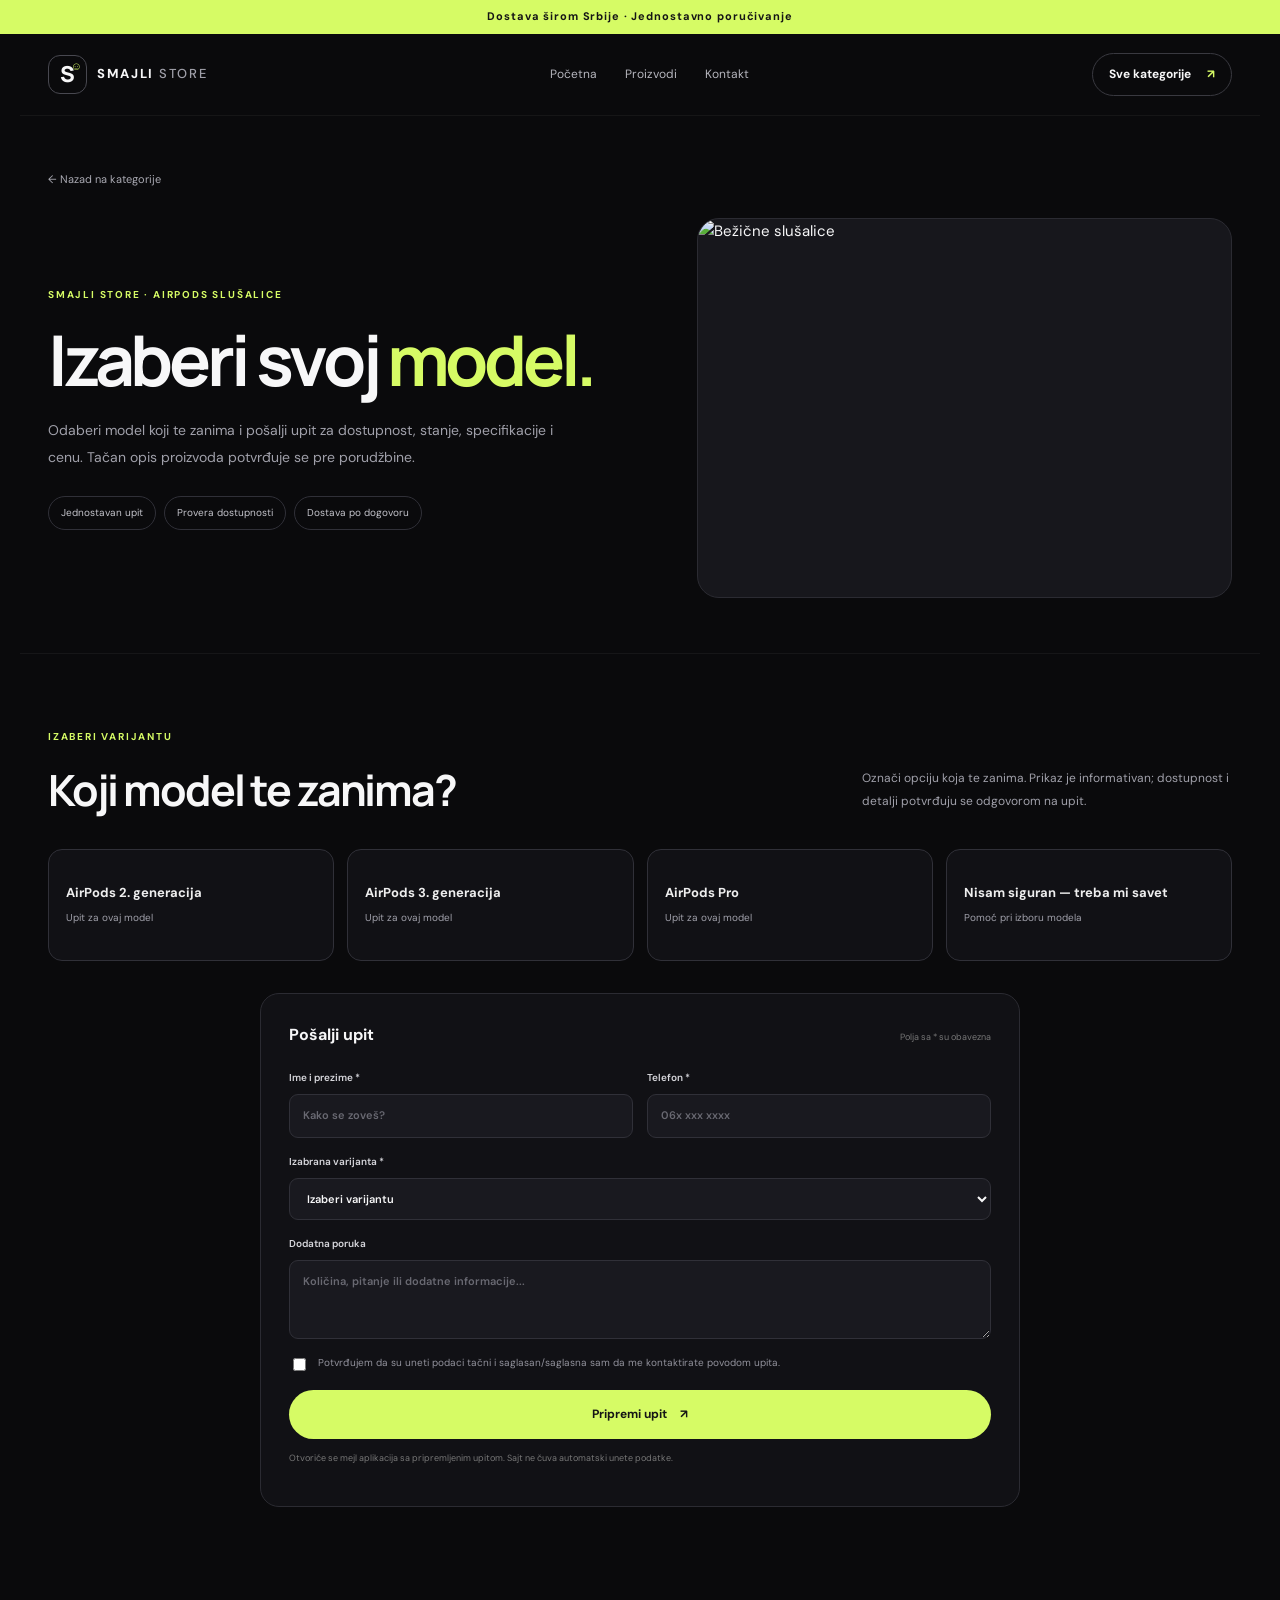
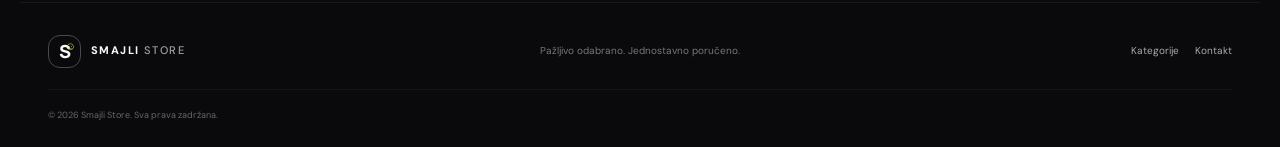
==== airpods.html @ 44b59705 "Add files via upload" ====
<!doctype html>
<html lang="sr">
<head>
  <meta charset="utf-8">
  <meta name="viewport" content="width=device-width, initial-scale=1">
  <meta name="theme-color" content="#0a0a0c">
  <title>AirPods slušalice | Smajli Store</title>
  <link rel="preconnect" href="https://fonts.googleapis.com">
  <link rel="preconnect" href="https://fonts.gstatic.com" crossorigin>
  <link href="https://fonts.googleapis.com/css2?family=DM+Sans:wght@400;500;600;700&family=Manrope:wght@400;500;600;700;800&display=swap" rel="stylesheet">
  <link rel="stylesheet" href="style.css">
</head>
<body data-category-page="airpods">
  <div class="announcement">Dostava širom Srbije · Jednostavno poručivanje</div>
  <header class="site-header">
    <a class="brand" href="index.html" aria-label="Smajli Store početna"><span class="brand-mark">S<span>☺</span></span><span class="brand-name">SMAJLI <b>STORE</b></span></a>
    <button class="menu-toggle" id="menuToggle" aria-label="Otvori meni" aria-expanded="false">☰</button>
    <nav id="mainNav"><a href="index.html#pocetna">Početna</a><a href="index.html#proizvodi">Proizvodi</a><a href="index.html#kontakt">Kontakt</a></nav>
    <a class="header-cta" href="index.html#proizvodi">Sve kategorije <span>↗</span></a>
  </header>
  <main>
    <section class="detail-hero section">
      <a class="back-link" href="index.html#proizvodi">← Nazad na kategorije</a>
      <div class="detail-layout">
        <div class="detail-copy">
          <div class="eyebrow">SMAJLI STORE · AIRPODS SLUŠALICE</div>
          <h1>Izaberi svoj <em>model.</em></h1>
          <p>Odaberi model koji te zanima i pošalji upit za dostupnost, stanje, specifikacije i cenu. Tačan opis proizvoda potvrđuje se pre porudžbine.</p>
          <div class="detail-pills"><span>Jednostavan upit</span><span>Provera dostupnosti</span><span>Dostava po dogovoru</span></div>
        </div>
        <div class="detail-image"><img src="https://images.unsplash.com/photo-1606220945770-b5b6c2c55bf1?auto=format&fit=crop&w=1200&q=85" alt="Bežične slušalice"></div>
      </div>
    </section>

    <section class="section variants-section">
      <div class="section-heading">
        <div><div class="eyebrow">IZABERI VARIJANTU</div><h2>Koji model te zanima?</h2></div>
        <p>Označi opciju koja te zanima. Prikaz je informativan; dostupnost i detalji potvrđuju se odgovorom na upit.</p>
      </div>
      <div class="variant-grid" id="variantGrid"></div>
      <form class="order-form detail-form" id="detailForm">
        <div class="form-heading"><h3>Pošalji upit</h3><span>Polja sa * su obavezna</span></div>
        <div class="form-row">
          <label>Ime i prezime *<input name="name" required autocomplete="name" placeholder="Kako se zoveš?"></label>
          <label>Telefon *<input name="phone" required autocomplete="tel" inputmode="tel" placeholder="06x xxx xxxx"></label>
        </div>
        <label>Izabrana varijanta *<select name="variant" id="variantSelect" required><option value="">Prvo izaberi varijantu</option></select></label>
        <label>Dodatna poruka<textarea name="message" rows="3" placeholder="Količina, pitanje ili dodatne informacije..."></textarea></label>
        <label class="consent"><input type="checkbox" required><span>Potvrđujem da su uneti podaci tačni i saglasan/saglasna sam da me kontaktirate povodom upita.</span></label>
        <button class="button button-primary submit-button" type="submit">Pripremi upit <span>↗</span></button>
        <p class="form-small">Otvoriće se mejl aplikacija sa pripremljenim upitom. Sajt ne čuva automatski unete podatke.</p>
        <div class="form-status" id="formStatus" role="status"></div>
      </form>
    </section>
  </main>
  <footer class="footer">
    <a class="brand footer-brand" href="index.html"><span class="brand-mark">S<span>☺</span></span><span class="brand-name">SMAJLI <b>STORE</b></span></a>
    <p>Pažljivo odabrano. Jednostavno poručeno.</p>
    <div class="footer-links"><a href="index.html#proizvodi">Kategorije</a><a href="index.html#kontakt">Kontakt</a></div>
    <small>© <span id="year"></span> Smajli Store. Sva prava zadržana.</small>
  </footer>
  <script src="script.js"></script>
</body>
</html>
---- style.css ----
*{box-sizing:border-box} :root{--bg:#0a0a0c;--panel:#111115;--panel2:#17171c;--line:#28282f;--white:#f7f7f8;--muted:#a0a0aa;--lime:#d6fb65;--font:'DM Sans',sans-serif;--display:'Manrope',sans-serif}html{scroll-behavior:smooth;scroll-padding-top:100px}body{margin:0;background:var(--bg);color:var(--white);font-family:var(--font);font-size:15px;line-height:1.6}a{color:inherit;text-decoration:none}button,input,textarea,select{font:inherit}.announcement{background:var(--lime);color:#151515;text-align:center;padding:8px 16px;font-size:11px;font-weight:700;letter-spacing:.08em}.site-header{height:82px;max-width:1240px;margin:auto;padding:0 28px;display:flex;align-items:center;justify-content:space-between;gap:25px;border-bottom:1px solid #ffffff0c}.brand{display:flex;align-items:center;gap:10px;flex-shrink:0}.brand-mark{width:39px;height:39px;border:1px solid #484850;border-radius:12px;display:grid;place-items:center;font-family:var(--display);font-size:22px;font-weight:800;position:relative}.brand-mark span{font-size:11px;color:var(--lime);position:absolute;right:4px;top:1px}.brand-name{font-size:13px;font-weight:800;letter-spacing:.13em}.brand-name b{color:var(--muted);font-weight:500}nav{display:flex;gap:28px;color:#b5b5bd;font-size:12px}nav a:hover,.footer-links a:hover{color:var(--lime)}.header-cta{font-size:12px;font-weight:700;border:1px solid #393940;border-radius:100px;padding:11px 16px}.header-cta span,.button span{margin-left:13px;color:var(--lime)}.menu-toggle{display:none;background:none;border:0;color:white;font-size:24px}.hero{max-width:1240px;margin:auto;padding:88px 28px 92px;display:grid;grid-template-columns:1fr 1fr;align-items:center;gap:60px;min-height:590px}.eyebrow{font-size:10px;letter-spacing:.18em;font-weight:700;color:var(--lime);margin-bottom:19px}.eyebrow-dot{display:inline-block;width:6px;height:6px;border-radius:50%;background:var(--lime);margin-right:9px;vertical-align:middle}.hero h1{font-family:var(--display);font-size:clamp(48px,6vw,78px);line-height:1.07;letter-spacing:-.065em;margin:0 0 24px;font-weight:700}.hero h1 em,h2 em{font-style:normal;color:var(--lime)}.hero-copy>p,.section-heading>p,.order-intro>p,.contact-section p{color:var(--muted);max-width:480px;font-size:15px;line-height:1.9}.hero-actions{display:flex;align-items:center;gap:27px;margin:32px 0 38px}.button{display:inline-flex;align-items:center;justify-content:center;border:0;border-radius:100px;padding:15px 21px;font-size:12px;font-weight:700;cursor:pointer;transition:transform .2s,background .2s}.button:hover{transform:translateY(-2px)}.button-primary{background:var(--lime);color:#151515}.button-primary span{color:#151515}.button-light{background:#f5f5f5;color:#171717}.button-light span{color:#171717}.button-outline{border:1px solid #383840;background:transparent}.text-link{font-size:12px;font-weight:600;color:#ddd}.text-link span{margin-left:8px;color:var(--lime)}.hero-proof{display:flex;align-items:center;gap:12px}.proof-icon{width:32px;height:32px;border-radius:50%;display:grid;place-items:center;background:#d6fb6517;color:var(--lime)}.hero-proof strong,.hero-proof small{display:block}.hero-proof strong{font-size:11px}.hero-proof small{font-size:10px;color:var(--muted);margin-top:2px}.hero-visual{height:430px;position:relative;display:grid;place-items:center}.hero-glow{position:absolute;width:320px;height:320px;background:#d6fb6512;filter:blur(80px);border-radius:50%}.hero-card-back{position:absolute;width:330px;height:370px;border:1px solid #ffffff13;border-radius:26px;transform:rotate(8deg);background:linear-gradient(140deg,#1b1b20,#0c0c0e);box-shadow:0 35px 100px #0008}.floating-label{position:absolute;top:20px;left:22px;color:#666;font-size:9px;letter-spacing:.18em}.hero-product{width:310px;height:350px;border:1px solid #ffffff16;border-radius:24px;background:radial-gradient(ellipse at 50% 42%,#292b25 0%,#171719 47%,#101012 100%);position:relative;display:grid;place-items:center;overflow:hidden;box-shadow:0 35px 100px #0008}.product-orbit{position:absolute;border:1px solid #d6fb6522;border-radius:50%;width:250px;height:250px}.orbit-two{width:190px;height:190px;border-color:#ffffff0d}.hero-product-icon{font-family:var(--display);font-size:110px;font-weight:800;letter-spacing:-.1em;color:#f4f4ed;text-shadow:0 0 40px #d6fb6522;z-index:1}.hero-product-icon span{font-size:32px;color:var(--lime);vertical-align:top;display:inline-block;margin-top:15px}.hero-product-bottom{position:absolute;bottom:19px;left:20px;right:20px;display:flex;justify-content:space-between;font-size:8px;letter-spacing:.18em;color:#85858b}.float-chip{position:absolute;border:1px solid #37373d;background:#17171c;padding:12px 15px;border-radius:12px;font-size:10px;box-shadow:0 15px 40px #0006}.chip-top{top:42px;right:0}.chip-dot{display:inline-block;width:6px;height:6px;background:var(--lime);border-radius:50%;margin-right:7px}.chip-bottom{bottom:37px;left:-3px;color:#c5c5cb}.chip-bottom span{color:var(--lime);margin-right:7px}.benefit-strip{border-top:1px solid #ffffff0e;border-bottom:1px solid #ffffff0e;display:flex;justify-content:center;gap:clamp(35px,9vw,130px);padding:27px 25px}.benefit-strip>div{display:flex;align-items:center;gap:12px}.benefit-icon{font-size:22px;color:var(--lime)}.benefit-strip b,.benefit-strip small{display:block}.benefit-strip b{font-size:11px}.benefit-strip small{font-size:10px;color:var(--muted);margin-top:2px}.section{max-width:1240px;margin:auto;padding:95px 28px}.section-heading{display:flex;justify-content:space-between;align-items:end;gap:30px;margin-bottom:33px}.section-heading h2,.order-intro h2,.contact-section h2,.banner-copy h2{font-family:var(--display);font-size:clamp(30px,4vw,43px);line-height:1.2;letter-spacing:-.05em;margin:0}.section-heading>p{max-width:370px;font-size:12px;margin:0 0 3px}.filters{display:flex;gap:8px;margin-bottom:24px;flex-wrap:wrap}.filter{border:1px solid #303037;background:transparent;color:#a8a8b0;padding:9px 17px;border-radius:100px;font-size:11px;cursor:pointer}.filter.active,.filter:hover{background:var(--lime);border-color:var(--lime);color:#171717}.product-grid{display:grid;grid-template-columns:repeat(4,minmax(0,1fr));gap:17px}.product-card{border:1px solid #24242b;background:#111115;border-radius:17px;overflow:hidden;transition:transform .2s,border-color .2s}.product-card:hover{transform:translateY(-4px);border-color:#56564c}.product-art{height:220px;position:relative;display:grid;place-items:center;overflow:hidden;background:radial-gradient(ellipse at 50% 40%,#2b2c27,#17171b 64%,#111115)}.product-art img{width:100%;height:100%;object-fit:cover;display:block}.product-art .art-fallback{font-size:65px;filter:drop-shadow(0 10px 15px #0009)}.product-tag{position:absolute;top:13px;left:13px;background:#d6fb65;color:#171717;padding:5px 9px;border-radius:50px;font-size:9px;font-weight:800;letter-spacing:.06em}.product-info{padding:17px}.product-category{font-size:9px;color:var(--lime);letter-spacing:.14em;text-transform:uppercase}.product-info h3{font-size:14px;margin:7px 0 5px}.product-info p{font-size:11px;color:var(--muted);line-height:1.65;min-height:36px;margin:0 0 15px}.product-bottom{display:flex;align-items:center;justify-content:space-between;gap:8px}.product-price{font-size:16px;font-weight:800}.product-price small{display:block;color:#777;font-size:9px;font-weight:400}.mini-button{background:#202025;border:1px solid #34343b;color:white;border-radius:50px;padding:9px 12px;font-size:10px;cursor:pointer}.mini-button:hover{background:var(--lime);color:#151515;border-color:var(--lime)}.catalog-note{margin-top:22px;color:#81818a;font-size:10px}.catalog-note span{color:var(--lime);margin-right:7px}.order-banner{max-width:1184px;background:var(--lime);color:#151515;border-radius:23px;padding:40px 43px;display:flex;align-items:center;gap:28px}.banner-mark{width:64px;height:64px;border:1px solid #1515153b;border-radius:20px;display:grid;place-items:center;font-size:34px;font-weight:800;flex-shrink:0;position:relative}.banner-mark span{position:absolute;right:5px;top:2px;font-size:12px}.banner-copy{flex:1}.banner-copy .eyebrow{color:#343b20;margin-bottom:9px}.banner-copy h2{font-size:28px}.banner-copy p{font-size:12px;max-width:530px;margin:8px 0 0;color:#343b29;line-height:1.8}.steps-section{padding-top:90px;padding-bottom:85px}.centered{justify-content:center;text-align:center}.centered .eyebrow{margin-bottom:12px}.steps-grid{display:grid;grid-template-columns:repeat(3,1fr);gap:16px;margin-top:43px}.step{position:relative;border:1px solid #27272e;background:#111115;border-radius:17px;padding:27px}.step-number{position:absolute;top:22px;right:23px;color:#666;font-size:10px;letter-spacing:.1em}.step-icon{width:43px;height:43px;border-radius:13px;background:#d6fb6512;color:var(--lime);display:grid;place-items:center;font-size:21px;margin-bottom:24px}.step h3{font-size:14px;margin:0 0 8px}.step p{font-size:11px;color:var(--muted);line-height:1.8;margin:0}.order-section{display:grid;grid-template-columns:.85fr 1.15fr;gap:80px;align-items:start;border-top:1px solid #ffffff0d}.order-intro h2{max-width:410px}.order-intro>p{font-size:12px}.contact-mini{display:flex;gap:13px;align-items:center;margin-top:23px}.mini-icon{width:39px;height:39px;border-radius:12px;background:#19191f;border:1px solid #303038;display:grid;place-items:center;color:var(--lime)}.contact-mini b,.contact-mini small{display:block}.contact-mini b{font-size:11px}.contact-mini small{font-size:10px;color:var(--muted);margin-top:3px}.order-form{padding:28px;border:1px solid #2b2b32;border-radius:19px;background:#111115}.form-heading{display:flex;justify-content:space-between;align-items:baseline;gap:15px;margin-bottom:23px}.form-heading h3{font-size:16px;margin:0}.form-heading span{font-size:9px;color:#777}.order-form label{display:block;font-size:10px;font-weight:600;color:#d7d7dc;margin-bottom:16px}.form-row{display:grid;grid-template-columns:1fr 1fr;gap:14px}.order-form input:not([type=checkbox]),.order-form textarea,.order-form select{display:block;width:100%;margin-top:8px;background:#19191f;border:1px solid #303038;border-radius:9px;color:#f7f7f8;padding:12px 13px;font-size:11px;outline:none}.order-form input:focus,.order-form textarea:focus,.order-form select:focus{border-color:var(--lime)}.order-form input::placeholder,.order-form textarea::placeholder{color:#696972}.order-form select{appearance:auto}.order-form textarea{resize:vertical}.consent{display:flex!important;align-items:flex-start;gap:9px;color:#92929c!important;font-weight:400!important;line-height:1.6}.consent input{accent-color:var(--lime);margin-top:3px}.submit-button{width:100%}.form-small{font-size:9px;color:#777;line-height:1.7;margin:12px 0 0}.form-status{font-size:11px;color:var(--lime);margin-top:12px}.contact-section{border-top:1px solid #ffffff0d;display:flex;align-items:center;justify-content:space-between;gap:30px;padding-top:70px;padding-bottom:70px}.contact-section h2{font-size:35px}.contact-section p{font-size:12px;margin-bottom:0}.contact-actions{display:flex;gap:10px;flex-shrink:0}.footer{border-top:1px solid #ffffff10;max-width:1240px;margin:auto;padding:30px 28px 24px;display:grid;grid-template-columns:1fr 1fr 1fr;align-items:center;gap:20px}.footer-brand .brand-mark{width:33px;height:33px;font-size:18px}.footer-brand .brand-name{font-size:11px}.footer>p{font-size:10px;color:#777;text-align:center}.footer-links{display:flex;gap:16px;justify-content:flex-end;font-size:10px;color:#aaa}.footer>small{grid-column:1/-1;color:#666;font-size:9px;border-top:1px solid #ffffff0b;padding-top:18px}.product-dialog{width:min(520px,calc(100% - 30px));border:1px solid #3a3a40;background:#141418;color:white;border-radius:20px;padding:30px;box-shadow:0 30px 100px #000b}.product-dialog::backdrop{background:#000b;backdrop-filter:blur(5px)}.dialog-close{position:absolute;right:15px;top:10px;background:none;border:0;color:white;font-size:28px;cursor:pointer}.dialog-product-art{height:200px;border-radius:13px;display:grid;place-items:center;background:radial-gradient(ellipse,#303129,#17171b);font-size:70px;margin-bottom:20px}.product-dialog h2{margin:0 0 5px;font-size:24px}.product-dialog p{color:#aaa;font-size:13px}.dialog-price{font-size:20px;font-weight:800;color:var(--lime);margin:14px 0 22px}.dialog-actions{display:flex;gap:10px;flex-wrap:wrap}.dialog-actions .button{flex:1}.hidden{display:none!important}@media(max-width:900px){.site-header{padding:0 20px}.hero{gap:25px;padding-top:65px}.hero-visual{transform:scale(.9)}.product-grid{grid-template-columns:repeat(2,minmax(0,1fr))}.product-art{height:230px}.order-section{gap:35px}.benefit-strip{gap:30px}.header-cta{display:none}}@media(max-width:650px){.announcement{font-size:9px}.site-header{height:70px;padding:0 18px;position:relative}.menu-toggle{display:block;margin-left:auto}nav{display:none;position:absolute;z-index:10;top:69px;left:0;right:0;background:#111115;padding:20px;flex-direction:column;gap:18px;border-bottom:1px solid var(--line)}nav.open{display:flex}.hero{display:flex;flex-direction:column;align-items:stretch;padding:55px 22px 50px;gap:10px}.hero h1{font-size:54px}.hero-copy>p{font-size:13px}.hero-actions{gap:18px;flex-wrap:wrap}.hero-visual{height:340px;transform:none;margin-top:4px}.hero-product{width:255px;height:285px}.hero-card-back{width:270px;height:300px}.hero-product-icon{font-size:88px}.chip-top{right:0;top:20px}.chip-bottom{bottom:15px;left:0}.benefit-strip{padding:23px 22px;display:grid;grid-template-columns:1fr;gap:18px}.section{padding:68px 20px}.section-heading{display:block}.section-heading>p{margin-top:15px}.product-grid{gap:10px}.product-art{height:155px}.product-art .art-fallback{font-size:48px}.product-info{padding:12px}.product-info h3{font-size:12px}.product-info p{font-size:10px;min-height:48px}.product-price{font-size:14px}.mini-button{padding:8px 9px;font-size:9px}.order-banner{margin:0 14px;width:auto;padding:27px 23px;display:grid;grid-template-columns:auto 1fr;gap:17px}.banner-mark{width:49px;height:49px;border-radius:15px;font-size:26px}.banner-copy h2{font-size:22px}.banner-copy p{font-size:11px}.order-banner>.button{grid-column:1/-1;width:100%}.steps-grid{grid-template-columns:1fr;gap:11px;margin-top:30px}.step{padding:22px}.step-icon{margin-bottom:15px}.order-section{display:block}.order-intro{margin-bottom:30px}.order-form{padding:20px}.form-row{grid-template-columns:1fr;gap:0}.form-heading{display:block}.form-heading span{display:block;margin-top:5px}.contact-section{display:block}.contact-section h2{font-size:30px}.contact-actions{margin-top:25px;flex-wrap:wrap}.contact-actions .button{flex:1}.footer{padding:28px 20px;grid-template-columns:1fr;gap:12px}.footer>p{text-align:left;margin:0}.footer-links{justify-content:flex-start;flex-wrap:wrap}.footer>small{grid-column:1;margin-top:10px}.product-dialog{padding:24px 20px}.dialog-actions{flex-direction:column}}

/* SMAJLI STORE — nove kategorije i stranice */
.category-grid{grid-template-columns:repeat(3,minmax(0,1fr))}
.category-card{display:block;color:inherit}
.category-card .product-art{height:280px}
.category-card .product-info p{min-height:42px}
.category-link{display:flex;justify-content:space-between;align-items:center;margin-top:15px;padding-top:13px;border-top:1px solid #2b2b32;font-size:11px;font-weight:700}
.category-link span{color:var(--lime);font-size:16px}
.detail-hero{padding-top:50px;padding-bottom:55px}
.back-link{display:inline-block;color:#a9a9b2;font-size:11px;margin-bottom:30px}
.back-link:hover{color:var(--lime)}
.detail-layout{display:grid;grid-template-columns:1fr .9fr;align-items:center;gap:55px}
.detail-copy h1{font-family:var(--display);font-size:clamp(43px,6vw,70px);line-height:1.08;letter-spacing:-.06em;margin:0 0 20px}
.detail-copy h1 em{font-style:normal;color:var(--lime)}
.detail-copy>p{max-width:540px;color:var(--muted);font-size:14px;line-height:1.9}
.detail-pills{display:flex;gap:8px;flex-wrap:wrap;margin-top:25px}
.detail-pills span{border:1px solid #303038;border-radius:30px;padding:8px 12px;color:#c4c4cb;font-size:10px}
.detail-image{height:380px;border:1px solid #2b2b32;border-radius:22px;overflow:hidden;background:#17171c}
.detail-image img{width:100%;height:100%;object-fit:cover}
.variants-section{border-top:1px solid #ffffff0d;padding-top:75px}
.variant-grid{display:grid;grid-template-columns:repeat(4,minmax(0,1fr));gap:13px;margin-bottom:28px}
.variant-card{border:1px solid #303038;border-radius:14px;background:#111115;color:#eee;padding:17px;text-align:left;cursor:pointer;min-height:112px;transition:border-color .2s,background .2s}
.variant-card:hover,.variant-card.selected{border-color:var(--lime);background:#1a1d13}
.variant-card strong{display:block;font-size:13px;margin-bottom:6px}
.variant-card small{display:block;color:var(--muted);font-size:10px;line-height:1.6}
.detail-form{max-width:760px;margin:32px auto 0}
.detail-note{border:1px solid #303038;border-radius:14px;background:#111115;padding:20px;color:#aaa;font-size:12px;line-height:1.8}
.detail-note strong{color:var(--lime)}
@media(max-width:900px){.category-grid{grid-template-columns:repeat(2,minmax(0,1fr))}.category-card:last-child{grid-column:1/-1}.detail-layout{gap:28px}.variant-grid{grid-template-columns:repeat(2,minmax(0,1fr))}}
@media(max-width:650px){.category-grid{grid-template-columns:1fr}.category-card:last-child{grid-column:auto}.category-card .product-art{height:210px}.detail-layout{grid-template-columns:1fr;gap:25px}.detail-image{height:270px;grid-row:1}.detail-copy h1{font-size:48px}.detail-copy>p{font-size:12px}.detail-hero{padding-top:35px}.variant-grid{grid-template-columns:1fr 1fr}.variant-card{padding:13px;min-height:105px}.variants-section{padding-top:55px}}
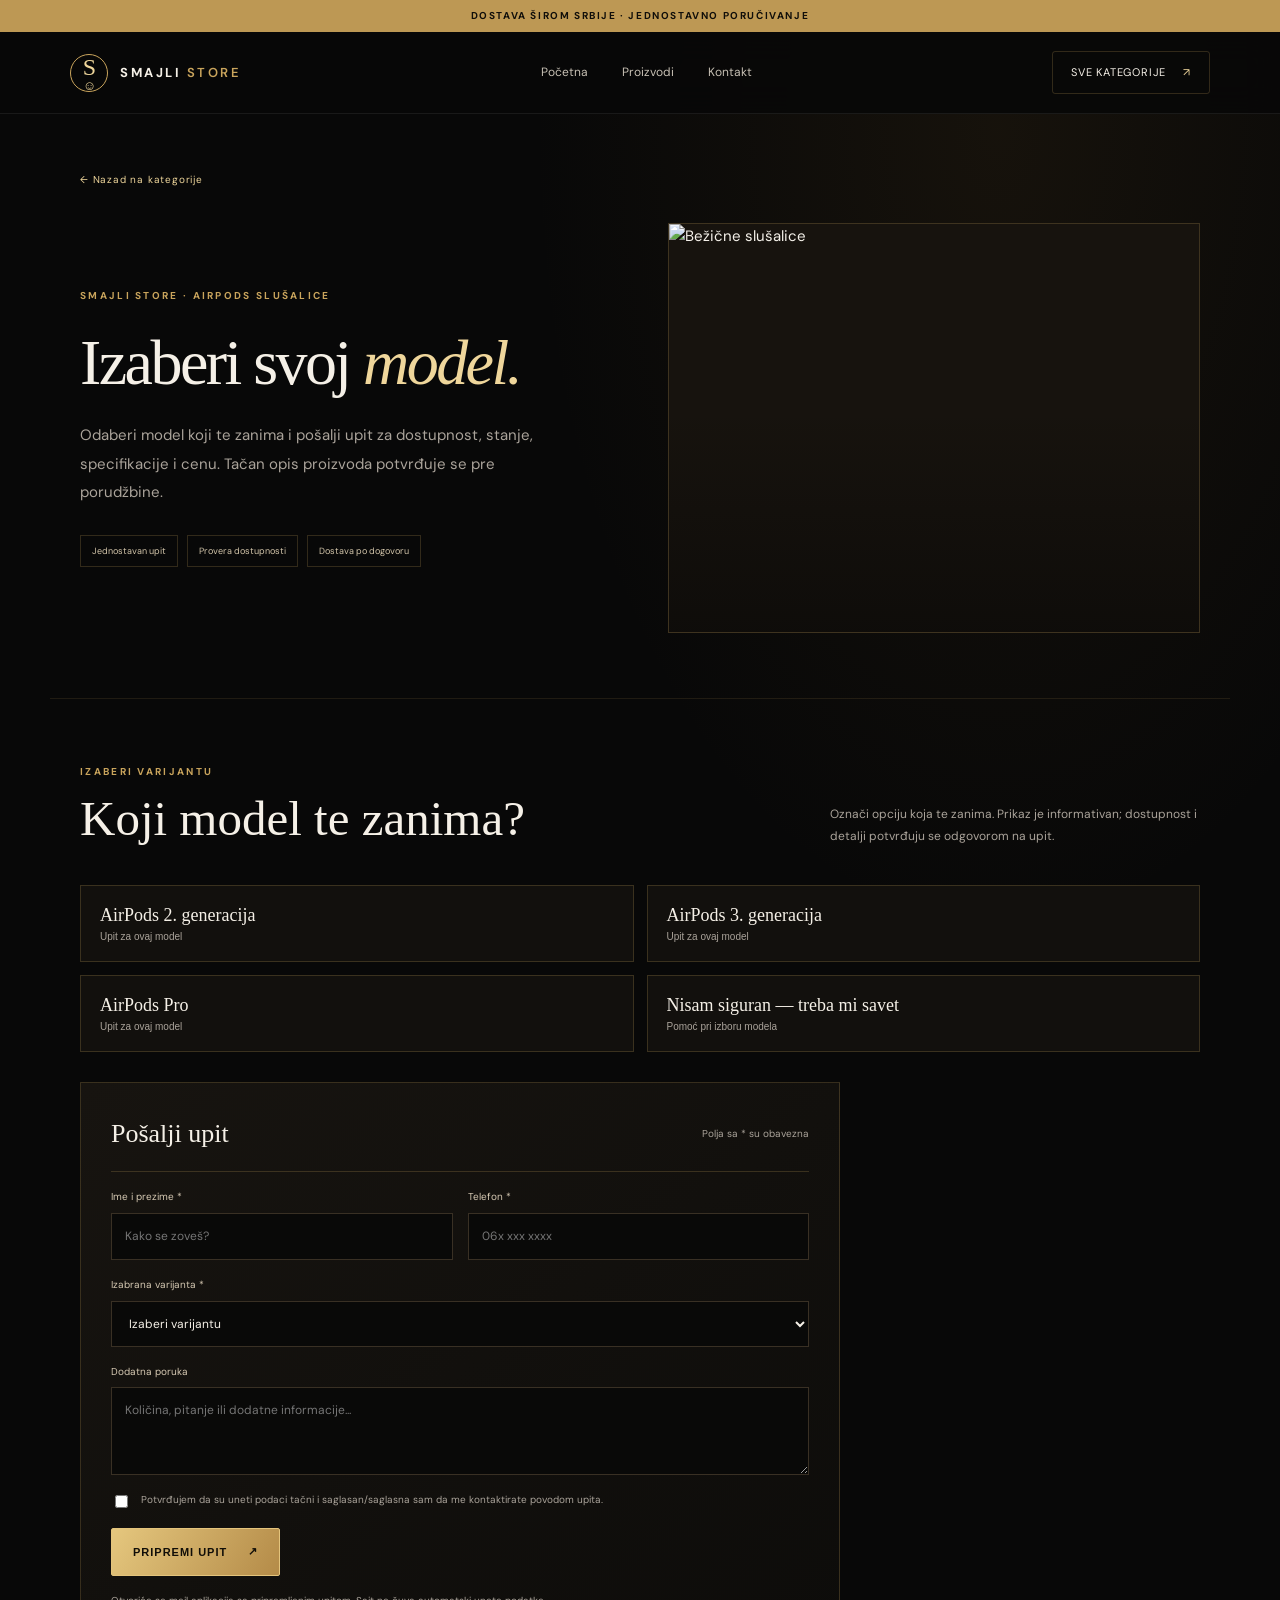
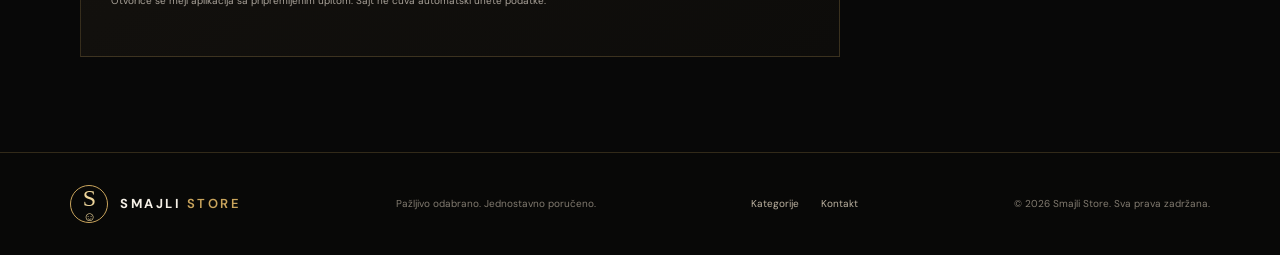
==== commit 60a3d07f: "Add files via upload" ====
--- a/airpods.html
+++ b/airpods.html
@@ -28,7 +28,7 @@
           <p>Odaberi model koji te zanima i pošalji upit za dostupnost, stanje, specifikacije i cenu. Tačan opis proizvoda potvrđuje se pre porudžbine.</p>
           <div class="detail-pills"><span>Jednostavan upit</span><span>Provera dostupnosti</span><span>Dostava po dogovoru</span></div>
         </div>
-        <div class="detail-image"><img src="https://images.unsplash.com/photo-1606220945770-b5b6c2c55bf1?auto=format&fit=crop&w=1200&q=85" alt="Bežične slušalice"></div>
+        <div class="detail-image"><img src="https://images.unsplash.com/photo-1608156639585-b3a032ef9689?auto=format&fit=crop&w=1400&q=88" alt="Bežične slušalice"></div>
       </div>
     </section>
 
--- a/style.css
+++ b/style.css
@@ -1,31 +1,5 @@
-*{box-sizing:border-box} :root{--bg:#0a0a0c;--panel:#111115;--panel2:#17171c;--line:#28282f;--white:#f7f7f8;--muted:#a0a0aa;--lime:#d6fb65;--font:'DM Sans',sans-serif;--display:'Manrope',sans-serif}html{scroll-behavior:smooth;scroll-padding-top:100px}body{margin:0;background:var(--bg);color:var(--white);font-family:var(--font);font-size:15px;line-height:1.6}a{color:inherit;text-decoration:none}button,input,textarea,select{font:inherit}.announcement{background:var(--lime);color:#151515;text-align:center;padding:8px 16px;font-size:11px;font-weight:700;letter-spacing:.08em}.site-header{height:82px;max-width:1240px;margin:auto;padding:0 28px;display:flex;align-items:center;justify-content:space-between;gap:25px;border-bottom:1px solid #ffffff0c}.brand{display:flex;align-items:center;gap:10px;flex-shrink:0}.brand-mark{width:39px;height:39px;border:1px solid #484850;border-radius:12px;display:grid;place-items:center;font-family:var(--display);font-size:22px;font-weight:800;position:relative}.brand-mark span{font-size:11px;color:var(--lime);position:absolute;right:4px;top:1px}.brand-name{font-size:13px;font-weight:800;letter-spacing:.13em}.brand-name b{color:var(--muted);font-weight:500}nav{display:flex;gap:28px;color:#b5b5bd;font-size:12px}nav a:hover,.footer-links a:hover{color:var(--lime)}.header-cta{font-size:12px;font-weight:700;border:1px solid #393940;border-radius:100px;padding:11px 16px}.header-cta span,.button span{margin-left:13px;color:var(--lime)}.menu-toggle{display:none;background:none;border:0;color:white;font-size:24px}.hero{max-width:1240px;margin:auto;padding:88px 28px 92px;display:grid;grid-template-columns:1fr 1fr;align-items:center;gap:60px;min-height:590px}.eyebrow{font-size:10px;letter-spacing:.18em;font-weight:700;color:var(--lime);margin-bottom:19px}.eyebrow-dot{display:inline-block;width:6px;height:6px;border-radius:50%;background:var(--lime);margin-right:9px;vertical-align:middle}.hero h1{font-family:var(--display);font-size:clamp(48px,6vw,78px);line-height:1.07;letter-spacing:-.065em;margin:0 0 24px;font-weight:700}.hero h1 em,h2 em{font-style:normal;color:var(--lime)}.hero-copy>p,.section-heading>p,.order-intro>p,.contact-section p{color:var(--muted);max-width:480px;font-size:15px;line-height:1.9}.hero-actions{display:flex;align-items:center;gap:27px;margin:32px 0 38px}.button{display:inline-flex;align-items:center;justify-content:center;border:0;border-radius:100px;padding:15px 21px;font-size:12px;font-weight:700;cursor:pointer;transition:transform .2s,background .2s}.button:hover{transform:translateY(-2px)}.button-primary{background:var(--lime);color:#151515}.button-primary span{color:#151515}.button-light{background:#f5f5f5;color:#171717}.button-light span{color:#171717}.button-outline{border:1px solid #383840;background:transparent}.text-link{font-size:12px;font-weight:600;color:#ddd}.text-link span{margin-left:8px;color:var(--lime)}.hero-proof{display:flex;align-items:center;gap:12px}.proof-icon{width:32px;height:32px;border-radius:50%;display:grid;place-items:center;background:#d6fb6517;color:var(--lime)}.hero-proof strong,.hero-proof small{display:block}.hero-proof strong{font-size:11px}.hero-proof small{font-size:10px;color:var(--muted);margin-top:2px}.hero-visual{height:430px;position:relative;display:grid;place-items:center}.hero-glow{position:absolute;width:320px;height:320px;background:#d6fb6512;filter:blur(80px);border-radius:50%}.hero-card-back{position:absolute;width:330px;height:370px;border:1px solid #ffffff13;border-radius:26px;transform:rotate(8deg);background:linear-gradient(140deg,#1b1b20,#0c0c0e);box-shadow:0 35px 100px #0008}.floating-label{position:absolute;top:20px;left:22px;color:#666;font-size:9px;letter-spacing:.18em}.hero-product{width:310px;height:350px;border:1px solid #ffffff16;border-radius:24px;background:radial-gradient(ellipse at 50% 42%,#292b25 0%,#171719 47%,#101012 100%);position:relative;display:grid;place-items:center;overflow:hidden;box-shadow:0 35px 100px #0008}.product-orbit{position:absolute;border:1px solid #d6fb6522;border-radius:50%;width:250px;height:250px}.orbit-two{width:190px;height:190px;border-color:#ffffff0d}.hero-product-icon{font-family:var(--display);font-size:110px;font-weight:800;letter-spacing:-.1em;color:#f4f4ed;text-shadow:0 0 40px #d6fb6522;z-index:1}.hero-product-icon span{font-size:32px;color:var(--lime);vertical-align:top;display:inline-block;margin-top:15px}.hero-product-bottom{position:absolute;bottom:19px;left:20px;right:20px;display:flex;justify-content:space-between;font-size:8px;letter-spacing:.18em;color:#85858b}.float-chip{position:absolute;border:1px solid #37373d;background:#17171c;padding:12px 15px;border-radius:12px;font-size:10px;box-shadow:0 15px 40px #0006}.chip-top{top:42px;right:0}.chip-dot{display:inline-block;width:6px;height:6px;background:var(--lime);border-radius:50%;margin-right:7px}.chip-bottom{bottom:37px;left:-3px;color:#c5c5cb}.chip-bottom span{color:var(--lime);margin-right:7px}.benefit-strip{border-top:1px solid #ffffff0e;border-bottom:1px solid #ffffff0e;display:flex;justify-content:center;gap:clamp(35px,9vw,130px);padding:27px 25px}.benefit-strip>div{display:flex;align-items:center;gap:12px}.benefit-icon{font-size:22px;color:var(--lime)}.benefit-strip b,.benefit-strip small{display:block}.benefit-strip b{font-size:11px}.benefit-strip small{font-size:10px;color:var(--muted);margin-top:2px}.section{max-width:1240px;margin:auto;padding:95px 28px}.section-heading{display:flex;justify-content:space-between;align-items:end;gap:30px;margin-bottom:33px}.section-heading h2,.order-intro h2,.contact-section h2,.banner-copy h2{font-family:var(--display);font-size:clamp(30px,4vw,43px);line-height:1.2;letter-spacing:-.05em;margin:0}.section-heading>p{max-width:370px;font-size:12px;margin:0 0 3px}.filters{display:flex;gap:8px;margin-bottom:24px;flex-wrap:wrap}.filter{border:1px solid #303037;background:transparent;color:#a8a8b0;padding:9px 17px;border-radius:100px;font-size:11px;cursor:pointer}.filter.active,.filter:hover{background:var(--lime);border-color:var(--lime);color:#171717}.product-grid{display:grid;grid-template-columns:repeat(4,minmax(0,1fr));gap:17px}.product-card{border:1px solid #24242b;background:#111115;border-radius:17px;overflow:hidden;transition:transform .2s,border-color .2s}.product-card:hover{transform:translateY(-4px);border-color:#56564c}.product-art{height:220px;position:relative;display:grid;place-items:center;overflow:hidden;background:radial-gradient(ellipse at 50% 40%,#2b2c27,#17171b 64%,#111115)}.product-art img{width:100%;height:100%;object-fit:cover;display:block}.product-art .art-fallback{font-size:65px;filter:drop-shadow(0 10px 15px #0009)}.product-tag{position:absolute;top:13px;left:13px;background:#d6fb65;color:#171717;padding:5px 9px;border-radius:50px;font-size:9px;font-weight:800;letter-spacing:.06em}.product-info{padding:17px}.product-category{font-size:9px;color:var(--lime);letter-spacing:.14em;text-transform:uppercase}.product-info h3{font-size:14px;margin:7px 0 5px}.product-info p{font-size:11px;color:var(--muted);line-height:1.65;min-height:36px;margin:0 0 15px}.product-bottom{display:flex;align-items:center;justify-content:space-between;gap:8px}.product-price{font-size:16px;font-weight:800}.product-price small{display:block;color:#777;font-size:9px;font-weight:400}.mini-button{background:#202025;border:1px solid #34343b;color:white;border-radius:50px;padding:9px 12px;font-size:10px;cursor:pointer}.mini-button:hover{background:var(--lime);color:#151515;border-color:var(--lime)}.catalog-note{margin-top:22px;color:#81818a;font-size:10px}.catalog-note span{color:var(--lime);margin-right:7px}.order-banner{max-width:1184px;background:var(--lime);color:#151515;border-radius:23px;padding:40px 43px;display:flex;align-items:center;gap:28px}.banner-mark{width:64px;height:64px;border:1px solid #1515153b;border-radius:20px;display:grid;place-items:center;font-size:34px;font-weight:800;flex-shrink:0;position:relative}.banner-mark span{position:absolute;right:5px;top:2px;font-size:12px}.banner-copy{flex:1}.banner-copy .eyebrow{color:#343b20;margin-bottom:9px}.banner-copy h2{font-size:28px}.banner-copy p{font-size:12px;max-width:530px;margin:8px 0 0;color:#343b29;line-height:1.8}.steps-section{padding-top:90px;padding-bottom:85px}.centered{justify-content:center;text-align:center}.centered .eyebrow{margin-bottom:12px}.steps-grid{display:grid;grid-template-columns:repeat(3,1fr);gap:16px;margin-top:43px}.step{position:relative;border:1px solid #27272e;background:#111115;border-radius:17px;padding:27px}.step-number{position:absolute;top:22px;right:23px;color:#666;font-size:10px;letter-spacing:.1em}.step-icon{width:43px;height:43px;border-radius:13px;background:#d6fb6512;color:var(--lime);display:grid;place-items:center;font-size:21px;margin-bottom:24px}.step h3{font-size:14px;margin:0 0 8px}.step p{font-size:11px;color:var(--muted);line-height:1.8;margin:0}.order-section{display:grid;grid-template-columns:.85fr 1.15fr;gap:80px;align-items:start;border-top:1px solid #ffffff0d}.order-intro h2{max-width:410px}.order-intro>p{font-size:12px}.contact-mini{display:flex;gap:13px;align-items:center;margin-top:23px}.mini-icon{width:39px;height:39px;border-radius:12px;background:#19191f;border:1px solid #303038;display:grid;place-items:center;color:var(--lime)}.contact-mini b,.contact-mini small{display:block}.contact-mini b{font-size:11px}.contact-mini small{font-size:10px;color:var(--muted);margin-top:3px}.order-form{padding:28px;border:1px solid #2b2b32;border-radius:19px;background:#111115}.form-heading{display:flex;justify-content:space-between;align-items:baseline;gap:15px;margin-bottom:23px}.form-heading h3{font-size:16px;margin:0}.form-heading span{font-size:9px;color:#777}.order-form label{display:block;font-size:10px;font-weight:600;color:#d7d7dc;margin-bottom:16px}.form-row{display:grid;grid-template-columns:1fr 1fr;gap:14px}.order-form input:not([type=checkbox]),.order-form textarea,.order-form select{display:block;width:100%;margin-top:8px;background:#19191f;border:1px solid #303038;border-radius:9px;color:#f7f7f8;padding:12px 13px;font-size:11px;outline:none}.order-form input:focus,.order-form textarea:focus,.order-form select:focus{border-color:var(--lime)}.order-form input::placeholder,.order-form textarea::placeholder{color:#696972}.order-form select{appearance:auto}.order-form textarea{resize:vertical}.consent{display:flex!important;align-items:flex-start;gap:9px;color:#92929c!important;font-weight:400!important;line-height:1.6}.consent input{accent-color:var(--lime);margin-top:3px}.submit-button{width:100%}.form-small{font-size:9px;color:#777;line-height:1.7;margin:12px 0 0}.form-status{font-size:11px;color:var(--lime);margin-top:12px}.contact-section{border-top:1px solid #ffffff0d;display:flex;align-items:center;justify-content:space-between;gap:30px;padding-top:70px;padding-bottom:70px}.contact-section h2{font-size:35px}.contact-section p{font-size:12px;margin-bottom:0}.contact-actions{display:flex;gap:10px;flex-shrink:0}.footer{border-top:1px solid #ffffff10;max-width:1240px;margin:auto;padding:30px 28px 24px;display:grid;grid-template-columns:1fr 1fr 1fr;align-items:center;gap:20px}.footer-brand .brand-mark{width:33px;height:33px;font-size:18px}.footer-brand .brand-name{font-size:11px}.footer>p{font-size:10px;color:#777;text-align:center}.footer-links{display:flex;gap:16px;justify-content:flex-end;font-size:10px;color:#aaa}.footer>small{grid-column:1/-1;color:#666;font-size:9px;border-top:1px solid #ffffff0b;padding-top:18px}.product-dialog{width:min(520px,calc(100% - 30px));border:1px solid #3a3a40;background:#141418;color:white;border-radius:20px;padding:30px;box-shadow:0 30px 100px #000b}.product-dialog::backdrop{background:#000b;backdrop-filter:blur(5px)}.dialog-close{position:absolute;right:15px;top:10px;background:none;border:0;color:white;font-size:28px;cursor:pointer}.dialog-product-art{height:200px;border-radius:13px;display:grid;place-items:center;background:radial-gradient(ellipse,#303129,#17171b);font-size:70px;margin-bottom:20px}.product-dialog h2{margin:0 0 5px;font-size:24px}.product-dialog p{color:#aaa;font-size:13px}.dialog-price{font-size:20px;font-weight:800;color:var(--lime);margin:14px 0 22px}.dialog-actions{display:flex;gap:10px;flex-wrap:wrap}.dialog-actions .button{flex:1}.hidden{display:none!important}@media(max-width:900px){.site-header{padding:0 20px}.hero{gap:25px;padding-top:65px}.hero-visual{transform:scale(.9)}.product-grid{grid-template-columns:repeat(2,minmax(0,1fr))}.product-art{height:230px}.order-section{gap:35px}.benefit-strip{gap:30px}.header-cta{display:none}}@media(max-width:650px){.announcement{font-size:9px}.site-header{height:70px;padding:0 18px;position:relative}.menu-toggle{display:block;margin-left:auto}nav{display:none;position:absolute;z-index:10;top:69px;left:0;right:0;background:#111115;padding:20px;flex-direction:column;gap:18px;border-bottom:1px solid var(--line)}nav.open{display:flex}.hero{display:flex;flex-direction:column;align-items:stretch;padding:55px 22px 50px;gap:10px}.hero h1{font-size:54px}.hero-copy>p{font-size:13px}.hero-actions{gap:18px;flex-wrap:wrap}.hero-visual{height:340px;transform:none;margin-top:4px}.hero-product{width:255px;height:285px}.hero-card-back{width:270px;height:300px}.hero-product-icon{font-size:88px}.chip-top{right:0;top:20px}.chip-bottom{bottom:15px;left:0}.benefit-strip{padding:23px 22px;display:grid;grid-template-columns:1fr;gap:18px}.section{padding:68px 20px}.section-heading{display:block}.section-heading>p{margin-top:15px}.product-grid{gap:10px}.product-art{height:155px}.product-art .art-fallback{font-size:48px}.product-info{padding:12px}.product-info h3{font-size:12px}.product-info p{font-size:10px;min-height:48px}.product-price{font-size:14px}.mini-button{padding:8px 9px;font-size:9px}.order-banner{margin:0 14px;width:auto;padding:27px 23px;display:grid;grid-template-columns:auto 1fr;gap:17px}.banner-mark{width:49px;height:49px;border-radius:15px;font-size:26px}.banner-copy h2{font-size:22px}.banner-copy p{font-size:11px}.order-banner>.button{grid-column:1/-1;width:100%}.steps-grid{grid-template-columns:1fr;gap:11px;margin-top:30px}.step{padding:22px}.step-icon{margin-bottom:15px}.order-section{display:block}.order-intro{margin-bottom:30px}.order-form{padding:20px}.form-row{grid-template-columns:1fr;gap:0}.form-heading{display:block}.form-heading span{display:block;margin-top:5px}.contact-section{display:block}.contact-section h2{font-size:30px}.contact-actions{margin-top:25px;flex-wrap:wrap}.contact-actions .button{flex:1}.footer{padding:28px 20px;grid-template-columns:1fr;gap:12px}.footer>p{text-align:left;margin:0}.footer-links{justify-content:flex-start;flex-wrap:wrap}.footer>small{grid-column:1;margin-top:10px}.product-dialog{padding:24px 20px}.dialog-actions{flex-direction:column}}
-
-/* SMAJLI STORE — nove kategorije i stranice */
-.category-grid{grid-template-columns:repeat(3,minmax(0,1fr))}
-.category-card{display:block;color:inherit}
-.category-card .product-art{height:280px}
-.category-card .product-info p{min-height:42px}
-.category-link{display:flex;justify-content:space-between;align-items:center;margin-top:15px;padding-top:13px;border-top:1px solid #2b2b32;font-size:11px;font-weight:700}
-.category-link span{color:var(--lime);font-size:16px}
-.detail-hero{padding-top:50px;padding-bottom:55px}
-.back-link{display:inline-block;color:#a9a9b2;font-size:11px;margin-bottom:30px}
-.back-link:hover{color:var(--lime)}
-.detail-layout{display:grid;grid-template-columns:1fr .9fr;align-items:center;gap:55px}
-.detail-copy h1{font-family:var(--display);font-size:clamp(43px,6vw,70px);line-height:1.08;letter-spacing:-.06em;margin:0 0 20px}
-.detail-copy h1 em{font-style:normal;color:var(--lime)}
-.detail-copy>p{max-width:540px;color:var(--muted);font-size:14px;line-height:1.9}
-.detail-pills{display:flex;gap:8px;flex-wrap:wrap;margin-top:25px}
-.detail-pills span{border:1px solid #303038;border-radius:30px;padding:8px 12px;color:#c4c4cb;font-size:10px}
-.detail-image{height:380px;border:1px solid #2b2b32;border-radius:22px;overflow:hidden;background:#17171c}
-.detail-image img{width:100%;height:100%;object-fit:cover}
-.variants-section{border-top:1px solid #ffffff0d;padding-top:75px}
-.variant-grid{display:grid;grid-template-columns:repeat(4,minmax(0,1fr));gap:13px;margin-bottom:28px}
-.variant-card{border:1px solid #303038;border-radius:14px;background:#111115;color:#eee;padding:17px;text-align:left;cursor:pointer;min-height:112px;transition:border-color .2s,background .2s}
-.variant-card:hover,.variant-card.selected{border-color:var(--lime);background:#1a1d13}
-.variant-card strong{display:block;font-size:13px;margin-bottom:6px}
-.variant-card small{display:block;color:var(--muted);font-size:10px;line-height:1.6}
-.detail-form{max-width:760px;margin:32px auto 0}
-.detail-note{border:1px solid #303038;border-radius:14px;background:#111115;padding:20px;color:#aaa;font-size:12px;line-height:1.8}
-.detail-note strong{color:var(--lime)}
-@media(max-width:900px){.category-grid{grid-template-columns:repeat(2,minmax(0,1fr))}.category-card:last-child{grid-column:1/-1}.detail-layout{gap:28px}.variant-grid{grid-template-columns:repeat(2,minmax(0,1fr))}}
-@media(max-width:650px){.category-grid{grid-template-columns:1fr}.category-card:last-child{grid-column:auto}.category-card .product-art{height:210px}.detail-layout{grid-template-columns:1fr;gap:25px}.detail-image{height:270px;grid-row:1}.detail-copy h1{font-size:48px}.detail-copy>p{font-size:12px}.detail-hero{padding-top:35px}.variant-grid{grid-template-columns:1fr 1fr}.variant-card{padding:13px;min-height:105px}.variants-section{padding-top:55px}}
+@import url('https://fonts.googleapis.com/css2?family=DM+Sans:wght@400;500;600;700&family=Manrope:wght@400;500;600;700;800&display=swap');
+:root{--bg:#080808;--panel:#11100e;--panel2:#171512;--gold:#c9a45c;--gold2:#efd69b;--text:#f5f0e7;--muted:#aaa39a;--line:rgba(201,164,92,.22);--serif:Georgia,'Times New Roman',serif;--sans:'DM Sans',sans-serif;--max:1180px}
+*{box-sizing:border-box}html{scroll-behavior:smooth;scroll-padding-top:90px}body{margin:0;background:radial-gradient(ellipse at 78% 7%,rgba(126,91,37,.12),transparent 33%),var(--bg);color:var(--text);font-family:var(--sans);font-size:15px;line-height:1.65}a{color:inherit;text-decoration:none}img{display:block;max-width:100%}::selection{background:var(--gold);color:#090807}.announcement{height:32px;display:flex;align-items:center;justify-content:center;background:#bd9854;color:#100e0a;font-size:10px;font-weight:700;letter-spacing:.16em;text-transform:uppercase}.site-header{height:82px;padding:0 max(calc((100% - var(--max))/2),5.5%);display:flex;align-items:center;justify-content:space-between;border-bottom:1px solid rgba(255,255,255,.07);background:rgba(8,8,8,.92);position:sticky;top:0;z-index:20;backdrop-filter:blur(16px)}.brand{display:flex;align-items:center;gap:12px}.brand-mark{width:38px;height:38px;border:1px solid var(--gold);border-radius:50%;display:grid;place-items:center;color:var(--gold2);font-family:var(--serif);font-size:24px;line-height:1}.brand-mark span{font-size:13px}.brand-name{font-size:13px;letter-spacing:.19em;font-weight:700}.brand-name b{color:var(--gold);font-weight:600}nav{display:flex;gap:34px;color:#c7c0b4;font-size:12px}nav a{transition:color .2s}nav a:hover,.footer-links a:hover{color:var(--gold2)}.header-cta{border:1px solid var(--line);border-radius:3px;padding:11px 18px;font-size:11px;letter-spacing:.07em;text-transform:uppercase}.header-cta span,.button span{color:var(--gold2);margin-left:13px}.menu-toggle{display:none;background:none;color:var(--gold);border:1px solid var(--line);padding:7px 10px;font-size:18px}.hero{max-width:var(--max);min-height:630px;margin:auto;padding:90px 30px 82px;display:grid;grid-template-columns:1fr 1fr;align-items:center;gap:65px}.eyebrow{font-size:10px;letter-spacing:.23em;font-weight:700;color:var(--gold);text-transform:uppercase}.eyebrow-dot{display:inline-block;width:6px;height:6px;background:var(--gold);border-radius:50%;margin:0 9px 1px 0;box-shadow:0 0 12px var(--gold)}h1,h2,h3,p{margin-top:0}.hero h1,.detail-copy h1{font-family:var(--serif);font-size:clamp(48px,6vw,76px);line-height:1.04;font-weight:400;letter-spacing:-.04em;margin:25px 0}.hero h1 em,.section-heading h2 em,.banner-copy h2 em,.contact-section h2 em,.detail-copy h1 em{color:var(--gold2);font-style:italic}.hero-copy>p,.detail-copy>p{max-width:480px;color:var(--muted);font-size:15px;line-height:1.9}.hero-actions{display:flex;align-items:center;gap:28px;margin:34px 0 42px}.button{min-height:48px;padding:14px 21px;display:inline-flex;align-items:center;justify-content:center;gap:8px;border-radius:2px;font-size:11px;font-weight:700;letter-spacing:.09em;text-transform:uppercase;cursor:pointer;transition:transform .2s,background .2s}.button:hover{transform:translateY(-2px)}.button-primary{background:linear-gradient(120deg,#e5c77e,#b48b48);color:#110e08;border:1px solid #e4c47c}.button-primary span{color:#110e08}.button-outline{border:1px solid var(--line);color:var(--gold2)}.button-light{background:#f0dfb7;color:#171108}.text-link{font-size:11px;color:#d6c9b1;letter-spacing:.04em}.text-link span{color:var(--gold);margin-left:8px}.hero-proof{display:flex;align-items:center;gap:13px}.proof-icon{width:31px;height:31px;border:1px solid var(--line);border-radius:50%;display:grid;place-items:center;color:var(--gold)}.hero-proof strong,.hero-proof small{display:block}.hero-proof strong{font-size:11px}.hero-proof small{font-size:10px;color:var(--muted);margin-top:3px}.hero-visual{height:430px;position:relative;display:grid;place-items:center}.hero-glow{position:absolute;width:370px;height:370px;border-radius:50%;background:radial-gradient(circle,rgba(177,131,56,.22),transparent 68%);filter:blur(12px)}.hero-card{position:absolute;width:310px;height:370px;border:1px solid rgba(226,190,120,.25);border-radius:3px;background:linear-gradient(145deg,#211c14,#0e0d0b 60%);transform:rotate(8deg) translate(40px,5px);box-shadow:0 35px 90px #000}.hero-card-back:after{content:'SMAJLI';position:absolute;bottom:26px;left:25px;color:#d5b575;letter-spacing:.35em;font-size:10px}.floating-label{position:absolute;top:24px;left:24px;color:#cdb47f;font-size:9px;letter-spacing:.2em}.hero-product{width:310px;height:370px;border:1px solid rgba(239,214,155,.55);background:linear-gradient(145deg,#201b13,#0c0b09 70%);position:relative;display:grid;place-items:center;box-shadow:0 30px 80px #000;z-index:1}.product-orbit{position:absolute;border:1px solid rgba(201,164,92,.25);border-radius:50%;width:225px;height:225px}.orbit-two{width:275px;height:275px;border-color:rgba(201,164,92,.12)}.hero-product-icon{width:115px;height:115px;border:1px solid var(--gold);border-radius:50%;display:grid;place-items:center;color:var(--gold2);font-family:var(--serif);font-size:76px;text-shadow:0 0 30px #c49b50}.hero-product-icon span{font-size:27px}.hero-product-bottom{position:absolute;bottom:21px;left:22px;right:22px;display:flex;justify-content:space-between;color:#c8b58e;font-size:9px;letter-spacing:.2em}.float-chip{position:absolute;z-index:2;background:#17140f;border:1px solid var(--line);padding:11px 15px;font-size:9px;letter-spacing:.12em;color:#e7d7b5;box-shadow:0 12px 30px #000}.chip-top{top:35px;right:-5px}.chip-bottom{bottom:32px;left:-15px}.chip-dot{display:inline-block;width:6px;height:6px;border-radius:50%;background:#d3ad67;margin-right:7px}.benefit-strip{border-top:1px solid var(--line);border-bottom:1px solid var(--line);background:#0e0d0b;display:flex;justify-content:center;gap:clamp(30px,9vw,130px);padding:23px 20px}.benefit-strip>div{display:flex;align-items:center;gap:13px}.benefit-icon{font-size:22px;color:var(--gold)}.benefit-strip b,.benefit-strip small{display:block}.benefit-strip b{font-size:11px;font-weight:600}.benefit-strip small{font-size:10px;color:var(--muted);margin-top:2px}.section{max-width:var(--max);margin:0 auto;padding:95px 30px}.section-heading{display:flex;justify-content:space-between;align-items:end;gap:30px;margin-bottom:38px}.section-heading h2,.banner-copy h2,.contact-section h2{font-family:var(--serif);font-size:clamp(34px,4vw,49px);font-weight:400;line-height:1.12;margin:12px 0 0}.section-heading>p{max-width:370px;color:var(--muted);font-size:12px;line-height:1.8;margin:0}.product-grid{display:grid;grid-template-columns:repeat(3,minmax(0,1fr));gap:22px}.product-card{background:linear-gradient(145deg,#171512,#0e0d0b);border:1px solid rgba(201,164,92,.2);transition:transform .3s,border-color .3s;overflow:hidden}.product-card:hover{transform:translateY(-7px);border-color:rgba(226,190,120,.7)}.product-art{height:285px;position:relative;overflow:hidden;background:#17130e}.product-art:after,.detail-image:after{content:'';position:absolute;inset:0;background:linear-gradient(0deg,rgba(5,5,5,.48),transparent 55%);pointer-events:none}.product-art img{width:100%;height:100%;object-fit:cover;transition:transform .6s;filter:saturate(.78) contrast(1.04)}.product-card:hover .product-art img{transform:scale(1.06)}.product-tag{position:absolute;z-index:2;top:17px;left:17px;padding:7px 10px;border:1px solid rgba(239,214,155,.55);background:rgba(8,8,8,.7);color:#ead7ad;font-size:8px;letter-spacing:.16em}.product-info{padding:22px 23px 24px}.product-category{color:var(--gold);font-size:9px;letter-spacing:.19em}.product-info h3{font-family:var(--serif);font-size:27px;font-weight:400;margin:8px 0}.product-info p{font-size:11px;color:var(--muted);min-height:38px;margin:0 0 17px}.category-link{border-top:1px solid var(--line);padding-top:15px;font-size:10px;letter-spacing:.08em;text-transform:uppercase;color:#e5d2aa;display:flex;justify-content:space-between}.category-link span{color:var(--gold)}.catalog-note{margin-top:24px;color:#8d867b;font-size:10px}.catalog-note span{color:var(--gold);margin-right:7px}.order-banner{max-width:none;padding:57px max(calc((100% - var(--max))/2 + 30px),6%);display:flex;align-items:center;gap:30px;background:linear-gradient(100deg,#241d11,#14110c 70%);border-top:1px solid var(--line);border-bottom:1px solid var(--line)}.banner-mark{width:70px;height:70px;flex:0 0 70px;border:1px solid var(--gold);border-radius:50%;display:grid;place-items:center;color:var(--gold2);font-family:var(--serif);font-size:42px}.banner-mark span{font-size:15px}.banner-copy{flex:1}.banner-copy h2{font-size:34px;margin:8px 0}.banner-copy p{color:#b6aa95;font-size:11px;max-width:610px;margin:0}.steps-grid{display:grid;grid-template-columns:repeat(3,1fr);gap:20px}.step{position:relative;padding:28px;border:1px solid var(--line);background:#100f0d;min-height:190px}.step-number{position:absolute;right:22px;top:17px;color:#78623b;font-family:var(--serif);font-size:24px}.step-icon{font-size:25px;color:var(--gold);margin-bottom:14px}.step h3{font-family:var(--serif);font-size:21px;font-weight:400;margin-bottom:8px}.step p{font-size:11px;color:var(--muted);margin:0}.centered{justify-content:center;text-align:center}.contact-section{display:flex;align-items:center;justify-content:space-between;gap:35px;border-top:1px solid var(--line)}.contact-section p{color:var(--muted);font-size:12px;margin:14px 0 0}.contact-actions{display:flex;gap:12px;flex-wrap:wrap}.footer{border-top:1px solid var(--line);padding:32px 5.5%;display:flex;align-items:center;justify-content:space-between;gap:20px;background:#080807}.footer p,.footer small{font-size:10px;color:#827b70;margin:0}.footer-links{display:flex;gap:22px;font-size:10px;color:#bcb2a1}.detail-hero{padding-top:52px;padding-bottom:65px}.back-link{font-size:10px;color:var(--gold2);letter-spacing:.08em}.detail-layout{display:grid;grid-template-columns:1fr 1fr;align-items:center;gap:55px;margin-top:32px}.detail-copy h1{font-size:clamp(42px,5vw,64px)}.detail-image{height:410px;position:relative;overflow:hidden;border:1px solid var(--line);background:#17130e}.detail-image img{width:100%;height:100%;object-fit:cover;filter:saturate(.8)}.detail-pills{display:flex;gap:9px;flex-wrap:wrap;margin-top:28px}.detail-pills span{border:1px solid var(--line);padding:8px 11px;color:#d3c5aa;font-size:9px}.variants-section{border-top:1px solid rgba(201,164,92,.12);padding-top:65px}.variant-grid{display:grid;grid-template-columns:repeat(2,1fr);gap:13px;margin:30px 0}.variant-card{background:#12100d;border:1px solid var(--line);padding:19px;text-align:left;color:var(--text);cursor:pointer;transition:.2s}.variant-card strong,.variant-card small{display:block}.variant-card strong{font-family:var(--serif);font-size:18px;font-weight:400}.variant-card small{color:var(--muted);font-size:10px;margin-top:5px}.variant-card:hover,.variant-card.selected{border-color:var(--gold);background:#211a10}.detail-note{padding:22px;border:1px solid var(--line);background:#17130d;color:#c8bca7;font-size:12px}.order-form{max-width:760px;padding:30px;border:1px solid var(--line);background:linear-gradient(145deg,#171410,#0d0c0a);display:grid;gap:17px}.form-heading{display:flex;justify-content:space-between;align-items:center;border-bottom:1px solid var(--line);padding-bottom:15px}.form-heading h3{font-family:var(--serif);font-weight:400;font-size:26px;margin:0}.form-heading span,.form-small{font-size:10px;color:var(--muted)}.order-form label{display:grid;gap:7px;font-size:10px;color:#d6c9b3}.form-row{display:grid;grid-template-columns:1fr 1fr;gap:15px}.order-form input:not([type=checkbox]),.order-form select,.order-form textarea{width:100%;background:#090908;border:1px solid #393024;color:var(--text);padding:13px;font:inherit;font-size:12px;outline:none}.order-form input:focus,.order-form select:focus,.order-form textarea:focus{border-color:var(--gold)}.consent{display:flex!important;grid-template-columns:auto 1fr!important;align-items:start;gap:10px!important;color:var(--muted)!important}.consent input{accent-color:var(--gold);margin-top:3px}.submit-button{width:max-content}.form-small{margin:0}.form-status{font-size:11px;color:var(--gold2)}
+@media(max-width:800px){.site-header{height:70px;padding:0 5%}.menu-toggle{display:block}nav{display:none;position:absolute;top:69px;left:0;right:0;padding:20px 6%;background:#0d0c0a;border-bottom:1px solid var(--line);flex-direction:column;gap:18px}nav.open{display:flex}.header-cta{display:none}.hero{grid-template-columns:1fr;gap:15px;padding:70px 7% 55px}.hero-visual{height:390px;max-width:500px;width:100%;margin:auto}.benefit-strip{gap:22px;justify-content:space-around}.benefit-strip>div{gap:8px}.benefit-strip small{display:none}.section{padding:70px 6%}.product-grid{gap:13px}.product-art{height:210px}.product-info{padding:17px}.product-info h3{font-size:22px}.order-banner{padding:40px 6%;flex-wrap:wrap}.banner-copy{min-width:60%}.detail-layout{gap:25px}.detail-image{height:340px}.footer{flex-wrap:wrap}.footer p{display:none}}
+@media(max-width:560px){.announcement{font-size:8px;letter-spacing:.1em}.brand-name{font-size:11px}.hero{padding-top:55px}.hero h1{font-size:53px}.hero-visual{height:350px}.hero-product,.hero-card{width:245px;height:300px}.hero-glow{width:280px;height:280px}.product-orbit{width:180px;height:180px}.orbit-two{width:220px;height:220px}.hero-product-icon{width:95px;height:95px;font-size:62px}.chip-top{right:-4px;top:22px}.chip-bottom{left:-3px;bottom:17px}.benefit-strip{padding:18px 5%;gap:12px}.benefit-strip b{font-size:9px}.benefit-icon{font-size:17px}.section-heading{display:block}.section-heading>p{margin-top:15px}.product-grid{grid-template-columns:1fr;gap:18px}.product-art{height:260px}.product-info h3{font-size:25px}.order-banner{display:grid;grid-template-columns:55px 1fr;gap:18px}.banner-mark{width:55px;height:55px;font-size:33px;flex-basis:55px}.banner-copy h2{font-size:27px}.order-banner>.button{grid-column:1/-1;width:100%}.steps-grid{grid-template-columns:1fr}.contact-section{display:block}.contact-actions{margin-top:22px}.contact-actions .button{flex:1}.detail-layout{grid-template-columns:1fr}.detail-copy h1{font-size:48px}.detail-image{height:300px}.variant-grid{grid-template-columns:1fr}.order-form{padding:20px}.form-row{grid-template-columns:1fr}.form-heading{align-items:flex-start;gap:10px;flex-direction:column}.footer{padding:25px 6%}.footer-links{gap:14px}.footer small{width:100%}}
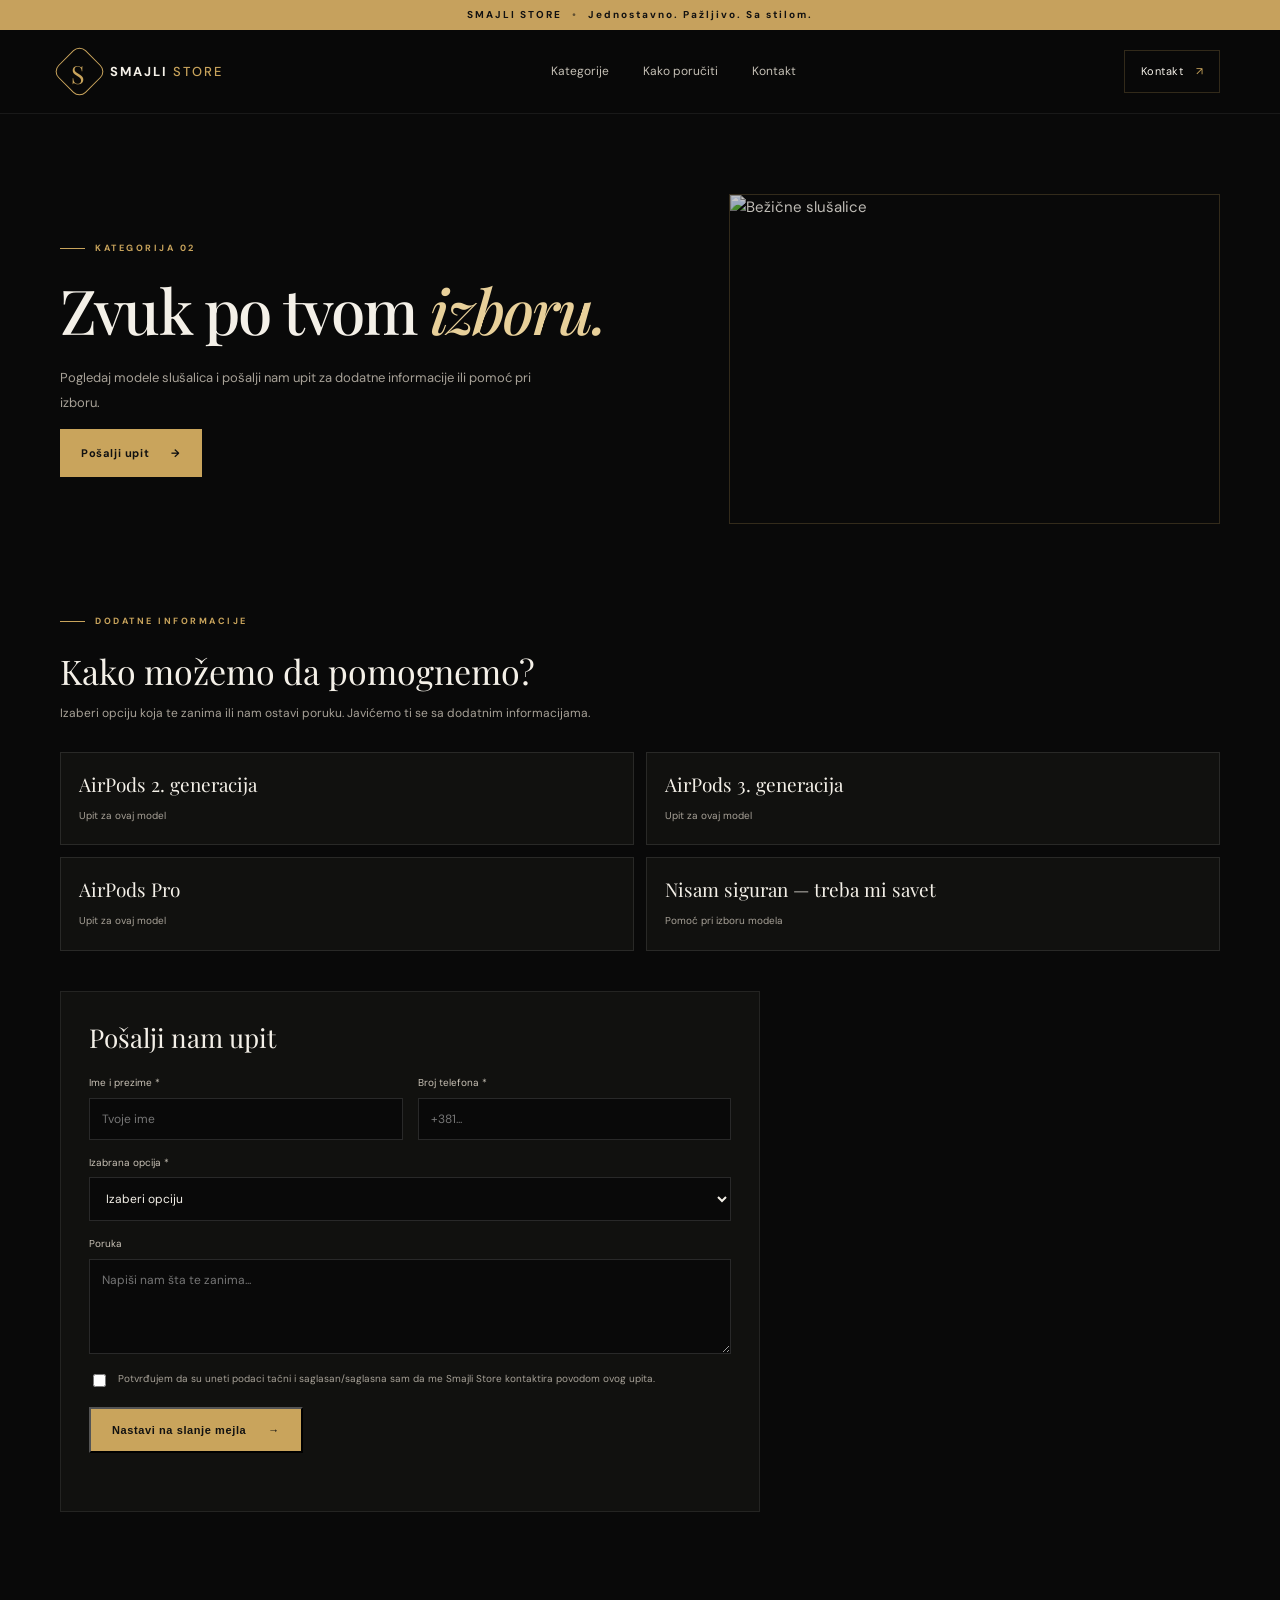
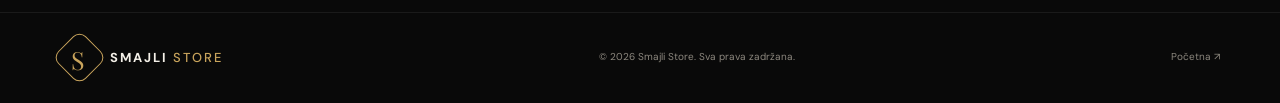
==== commit 720d40e7: "Add files via upload" ====
--- a/airpods.html
+++ b/airpods.html
@@ -1,64 +1,22 @@
-<!doctype html>
-<html lang="sr">
-<head>
-  <meta charset="utf-8">
-  <meta name="viewport" content="width=device-width, initial-scale=1">
-  <meta name="theme-color" content="#0a0a0c">
-  <title>AirPods slušalice | Smajli Store</title>
-  <link rel="preconnect" href="https://fonts.googleapis.com">
-  <link rel="preconnect" href="https://fonts.gstatic.com" crossorigin>
-  <link href="https://fonts.googleapis.com/css2?family=DM+Sans:wght@400;500;600;700&family=Manrope:wght@400;500;600;700;800&display=swap" rel="stylesheet">
-  <link rel="stylesheet" href="style.css">
-</head>
+<!DOCTYPE html>
+<html lang="sr"><head><meta charset="UTF-8"><meta name="viewport" content="width=device-width, initial-scale=1.0">
+<title>AirPods slušalice | Smajli Store</title>
+<link rel="preconnect" href="https://fonts.googleapis.com"><link rel="preconnect" href="https://fonts.gstatic.com" crossorigin>
+<link href="https://fonts.googleapis.com/css2?family=DM+Sans:wght@400;500;600;700&family=Playfair+Display:wght@500;600;700&display=swap" rel="stylesheet">
+<link rel="stylesheet" href="style.css"><script src="script.js" defer></script></head>
 <body data-category-page="airpods">
-  <div class="announcement">Dostava širom Srbije · Jednostavno poručivanje</div>
-  <header class="site-header">
-    <a class="brand" href="index.html" aria-label="Smajli Store početna"><span class="brand-mark">S<span>☺</span></span><span class="brand-name">SMAJLI <b>STORE</b></span></a>
-    <button class="menu-toggle" id="menuToggle" aria-label="Otvori meni" aria-expanded="false">☰</button>
-    <nav id="mainNav"><a href="index.html#pocetna">Početna</a><a href="index.html#proizvodi">Proizvodi</a><a href="index.html#kontakt">Kontakt</a></nav>
-    <a class="header-cta" href="index.html#proizvodi">Sve kategorije <span>↗</span></a>
-  </header>
-  <main>
-    <section class="detail-hero section">
-      <a class="back-link" href="index.html#proizvodi">← Nazad na kategorije</a>
-      <div class="detail-layout">
-        <div class="detail-copy">
-          <div class="eyebrow">SMAJLI STORE · AIRPODS SLUŠALICE</div>
-          <h1>Izaberi svoj <em>model.</em></h1>
-          <p>Odaberi model koji te zanima i pošalji upit za dostupnost, stanje, specifikacije i cenu. Tačan opis proizvoda potvrđuje se pre porudžbine.</p>
-          <div class="detail-pills"><span>Jednostavan upit</span><span>Provera dostupnosti</span><span>Dostava po dogovoru</span></div>
-        </div>
-        <div class="detail-image"><img src="https://images.unsplash.com/photo-1608156639585-b3a032ef9689?auto=format&fit=crop&w=1400&q=88" alt="Bežične slušalice"></div>
-      </div>
-    </section>
-
-    <section class="section variants-section">
-      <div class="section-heading">
-        <div><div class="eyebrow">IZABERI VARIJANTU</div><h2>Koji model te zanima?</h2></div>
-        <p>Označi opciju koja te zanima. Prikaz je informativan; dostupnost i detalji potvrđuju se odgovorom na upit.</p>
-      </div>
-      <div class="variant-grid" id="variantGrid"></div>
-      <form class="order-form detail-form" id="detailForm">
-        <div class="form-heading"><h3>Pošalji upit</h3><span>Polja sa * su obavezna</span></div>
-        <div class="form-row">
-          <label>Ime i prezime *<input name="name" required autocomplete="name" placeholder="Kako se zoveš?"></label>
-          <label>Telefon *<input name="phone" required autocomplete="tel" inputmode="tel" placeholder="06x xxx xxxx"></label>
-        </div>
-        <label>Izabrana varijanta *<select name="variant" id="variantSelect" required><option value="">Prvo izaberi varijantu</option></select></label>
-        <label>Dodatna poruka<textarea name="message" rows="3" placeholder="Količina, pitanje ili dodatne informacije..."></textarea></label>
-        <label class="consent"><input type="checkbox" required><span>Potvrđujem da su uneti podaci tačni i saglasan/saglasna sam da me kontaktirate povodom upita.</span></label>
-        <button class="button button-primary submit-button" type="submit">Pripremi upit <span>↗</span></button>
-        <p class="form-small">Otvoriće se mejl aplikacija sa pripremljenim upitom. Sajt ne čuva automatski unete podatke.</p>
-        <div class="form-status" id="formStatus" role="status"></div>
-      </form>
-    </section>
-  </main>
-  <footer class="footer">
-    <a class="brand footer-brand" href="index.html"><span class="brand-mark">S<span>☺</span></span><span class="brand-name">SMAJLI <b>STORE</b></span></a>
-    <p>Pažljivo odabrano. Jednostavno poručeno.</p>
-    <div class="footer-links"><a href="index.html#proizvodi">Kategorije</a><a href="index.html#kontakt">Kontakt</a></div>
-    <small>© <span id="year"></span> Smajli Store. Sva prava zadržana.</small>
-  </footer>
-  <script src="script.js"></script>
-</body>
-</html>
+<div class="announcement">SMAJLI STORE <span>•</span> Jednostavno. Pažljivo. Sa stilom.</div>
+<header class="site-header"><a class="brand" href="index.html"><span class="brand-icon"><span>S</span></span><span class="brand-wordmark">SMAJLI <b>STORE</b></span></a>
+<button class="menu-toggle" id="menuToggle" aria-label="Otvori meni" aria-expanded="false"><i></i><i></i></button>
+<nav class="main-nav" id="mainNav"><a href="index.html#kategorije">Kategorije</a><a href="index.html#kako">Kako poručiti</a><a href="index.html#kontakt">Kontakt</a></nav><a class="header-cta" href="index.html#kontakt">Kontakt <span>↗</span></a></header>
+<main><section class="wrap detail-hero"><div><p class="eyebrow"><span></span> KATEGORIJA 02</p><h1>Zvuk po tvom <em>izboru.</em></h1><p>Pogledaj modele slušalica i pošalji nam upit za dodatne informacije ili pomoć pri izboru.</p><a class="btn btn-gold" href="#upit">Pošalji upit <span>→</span></a></div><div class="detail-photo"><img src="https://images.unsplash.com/photo-1608156639585-b3a032ef9689?auto=format&fit=crop&w=1200&q=85" alt="Bežične slušalice"></div></section>
+<section class="wrap detail-content"><p class="eyebrow"><span></span> DODATNE INFORMACIJE</p><h2>Kako možemo da pomognemo?</h2><p class="detail-intro">Izaberi opciju koja te zanima ili nam ostavi poruku. Javićemo ti se sa dodatnim informacijama.</p>
+<div class="variant-grid" id="variantGrid"></div>
+<form class="detail-form" id="detailForm"><h3 id="upit">Pošalji nam upit</h3><div class="form-grid">
+<div class="field"><label for="name">Ime i prezime *</label><input id="name" name="name" required autocomplete="name" placeholder="Tvoje ime"></div>
+<div class="field"><label for="phone">Broj telefona *</label><input id="phone" name="phone" required autocomplete="tel" placeholder="+381..."></div>
+<div class="field full"><label for="variantSelect">Izabrana opcija *</label><select id="variantSelect" name="variant" required><option value="">Izaberi opciju</option></select></div>
+<div class="field full"><label for="message">Poruka</label><textarea id="message" name="message" placeholder="Napiši nam šta te zanima..."></textarea></div></div>
+<label class="consent"><input type="checkbox" required><span>Potvrđujem da su uneti podaci tačni i saglasan/saglasna sam da me Smajli Store kontaktira povodom ovog upita.</span></label>
+<button class="btn btn-gold" type="submit">Nastavi na slanje mejla <span>→</span></button><p class="form-status" id="formStatus" aria-live="polite"></p></form></section></main>
+<footer class="site-footer"><div class="wrap footer-inner"><a class="brand" href="index.html"><span class="brand-icon"><span>S</span></span><span class="brand-wordmark">SMAJLI <b>STORE</b></span></a><p>© <span id="year"></span> Smajli Store. Sva prava zadržana.</p><a href="index.html">Početna ↗</a></div></footer></body></html>
--- a/style.css
+++ b/style.css
@@ -1,5 +1,11 @@
-@import url('https://fonts.googleapis.com/css2?family=DM+Sans:wght@400;500;600;700&family=Manrope:wght@400;500;600;700;800&display=swap');
-:root{--bg:#080808;--panel:#11100e;--panel2:#171512;--gold:#c9a45c;--gold2:#efd69b;--text:#f5f0e7;--muted:#aaa39a;--line:rgba(201,164,92,.22);--serif:Georgia,'Times New Roman',serif;--sans:'DM Sans',sans-serif;--max:1180px}
-*{box-sizing:border-box}html{scroll-behavior:smooth;scroll-padding-top:90px}body{margin:0;background:radial-gradient(ellipse at 78% 7%,rgba(126,91,37,.12),transparent 33%),var(--bg);color:var(--text);font-family:var(--sans);font-size:15px;line-height:1.65}a{color:inherit;text-decoration:none}img{display:block;max-width:100%}::selection{background:var(--gold);color:#090807}.announcement{height:32px;display:flex;align-items:center;justify-content:center;background:#bd9854;color:#100e0a;font-size:10px;font-weight:700;letter-spacing:.16em;text-transform:uppercase}.site-header{height:82px;padding:0 max(calc((100% - var(--max))/2),5.5%);display:flex;align-items:center;justify-content:space-between;border-bottom:1px solid rgba(255,255,255,.07);background:rgba(8,8,8,.92);position:sticky;top:0;z-index:20;backdrop-filter:blur(16px)}.brand{display:flex;align-items:center;gap:12px}.brand-mark{width:38px;height:38px;border:1px solid var(--gold);border-radius:50%;display:grid;place-items:center;color:var(--gold2);font-family:var(--serif);font-size:24px;line-height:1}.brand-mark span{font-size:13px}.brand-name{font-size:13px;letter-spacing:.19em;font-weight:700}.brand-name b{color:var(--gold);font-weight:600}nav{display:flex;gap:34px;color:#c7c0b4;font-size:12px}nav a{transition:color .2s}nav a:hover,.footer-links a:hover{color:var(--gold2)}.header-cta{border:1px solid var(--line);border-radius:3px;padding:11px 18px;font-size:11px;letter-spacing:.07em;text-transform:uppercase}.header-cta span,.button span{color:var(--gold2);margin-left:13px}.menu-toggle{display:none;background:none;color:var(--gold);border:1px solid var(--line);padding:7px 10px;font-size:18px}.hero{max-width:var(--max);min-height:630px;margin:auto;padding:90px 30px 82px;display:grid;grid-template-columns:1fr 1fr;align-items:center;gap:65px}.eyebrow{font-size:10px;letter-spacing:.23em;font-weight:700;color:var(--gold);text-transform:uppercase}.eyebrow-dot{display:inline-block;width:6px;height:6px;background:var(--gold);border-radius:50%;margin:0 9px 1px 0;box-shadow:0 0 12px var(--gold)}h1,h2,h3,p{margin-top:0}.hero h1,.detail-copy h1{font-family:var(--serif);font-size:clamp(48px,6vw,76px);line-height:1.04;font-weight:400;letter-spacing:-.04em;margin:25px 0}.hero h1 em,.section-heading h2 em,.banner-copy h2 em,.contact-section h2 em,.detail-copy h1 em{color:var(--gold2);font-style:italic}.hero-copy>p,.detail-copy>p{max-width:480px;color:var(--muted);font-size:15px;line-height:1.9}.hero-actions{display:flex;align-items:center;gap:28px;margin:34px 0 42px}.button{min-height:48px;padding:14px 21px;display:inline-flex;align-items:center;justify-content:center;gap:8px;border-radius:2px;font-size:11px;font-weight:700;letter-spacing:.09em;text-transform:uppercase;cursor:pointer;transition:transform .2s,background .2s}.button:hover{transform:translateY(-2px)}.button-primary{background:linear-gradient(120deg,#e5c77e,#b48b48);color:#110e08;border:1px solid #e4c47c}.button-primary span{color:#110e08}.button-outline{border:1px solid var(--line);color:var(--gold2)}.button-light{background:#f0dfb7;color:#171108}.text-link{font-size:11px;color:#d6c9b1;letter-spacing:.04em}.text-link span{color:var(--gold);margin-left:8px}.hero-proof{display:flex;align-items:center;gap:13px}.proof-icon{width:31px;height:31px;border:1px solid var(--line);border-radius:50%;display:grid;place-items:center;color:var(--gold)}.hero-proof strong,.hero-proof small{display:block}.hero-proof strong{font-size:11px}.hero-proof small{font-size:10px;color:var(--muted);margin-top:3px}.hero-visual{height:430px;position:relative;display:grid;place-items:center}.hero-glow{position:absolute;width:370px;height:370px;border-radius:50%;background:radial-gradient(circle,rgba(177,131,56,.22),transparent 68%);filter:blur(12px)}.hero-card{position:absolute;width:310px;height:370px;border:1px solid rgba(226,190,120,.25);border-radius:3px;background:linear-gradient(145deg,#211c14,#0e0d0b 60%);transform:rotate(8deg) translate(40px,5px);box-shadow:0 35px 90px #000}.hero-card-back:after{content:'SMAJLI';position:absolute;bottom:26px;left:25px;color:#d5b575;letter-spacing:.35em;font-size:10px}.floating-label{position:absolute;top:24px;left:24px;color:#cdb47f;font-size:9px;letter-spacing:.2em}.hero-product{width:310px;height:370px;border:1px solid rgba(239,214,155,.55);background:linear-gradient(145deg,#201b13,#0c0b09 70%);position:relative;display:grid;place-items:center;box-shadow:0 30px 80px #000;z-index:1}.product-orbit{position:absolute;border:1px solid rgba(201,164,92,.25);border-radius:50%;width:225px;height:225px}.orbit-two{width:275px;height:275px;border-color:rgba(201,164,92,.12)}.hero-product-icon{width:115px;height:115px;border:1px solid var(--gold);border-radius:50%;display:grid;place-items:center;color:var(--gold2);font-family:var(--serif);font-size:76px;text-shadow:0 0 30px #c49b50}.hero-product-icon span{font-size:27px}.hero-product-bottom{position:absolute;bottom:21px;left:22px;right:22px;display:flex;justify-content:space-between;color:#c8b58e;font-size:9px;letter-spacing:.2em}.float-chip{position:absolute;z-index:2;background:#17140f;border:1px solid var(--line);padding:11px 15px;font-size:9px;letter-spacing:.12em;color:#e7d7b5;box-shadow:0 12px 30px #000}.chip-top{top:35px;right:-5px}.chip-bottom{bottom:32px;left:-15px}.chip-dot{display:inline-block;width:6px;height:6px;border-radius:50%;background:#d3ad67;margin-right:7px}.benefit-strip{border-top:1px solid var(--line);border-bottom:1px solid var(--line);background:#0e0d0b;display:flex;justify-content:center;gap:clamp(30px,9vw,130px);padding:23px 20px}.benefit-strip>div{display:flex;align-items:center;gap:13px}.benefit-icon{font-size:22px;color:var(--gold)}.benefit-strip b,.benefit-strip small{display:block}.benefit-strip b{font-size:11px;font-weight:600}.benefit-strip small{font-size:10px;color:var(--muted);margin-top:2px}.section{max-width:var(--max);margin:0 auto;padding:95px 30px}.section-heading{display:flex;justify-content:space-between;align-items:end;gap:30px;margin-bottom:38px}.section-heading h2,.banner-copy h2,.contact-section h2{font-family:var(--serif);font-size:clamp(34px,4vw,49px);font-weight:400;line-height:1.12;margin:12px 0 0}.section-heading>p{max-width:370px;color:var(--muted);font-size:12px;line-height:1.8;margin:0}.product-grid{display:grid;grid-template-columns:repeat(3,minmax(0,1fr));gap:22px}.product-card{background:linear-gradient(145deg,#171512,#0e0d0b);border:1px solid rgba(201,164,92,.2);transition:transform .3s,border-color .3s;overflow:hidden}.product-card:hover{transform:translateY(-7px);border-color:rgba(226,190,120,.7)}.product-art{height:285px;position:relative;overflow:hidden;background:#17130e}.product-art:after,.detail-image:after{content:'';position:absolute;inset:0;background:linear-gradient(0deg,rgba(5,5,5,.48),transparent 55%);pointer-events:none}.product-art img{width:100%;height:100%;object-fit:cover;transition:transform .6s;filter:saturate(.78) contrast(1.04)}.product-card:hover .product-art img{transform:scale(1.06)}.product-tag{position:absolute;z-index:2;top:17px;left:17px;padding:7px 10px;border:1px solid rgba(239,214,155,.55);background:rgba(8,8,8,.7);color:#ead7ad;font-size:8px;letter-spacing:.16em}.product-info{padding:22px 23px 24px}.product-category{color:var(--gold);font-size:9px;letter-spacing:.19em}.product-info h3{font-family:var(--serif);font-size:27px;font-weight:400;margin:8px 0}.product-info p{font-size:11px;color:var(--muted);min-height:38px;margin:0 0 17px}.category-link{border-top:1px solid var(--line);padding-top:15px;font-size:10px;letter-spacing:.08em;text-transform:uppercase;color:#e5d2aa;display:flex;justify-content:space-between}.category-link span{color:var(--gold)}.catalog-note{margin-top:24px;color:#8d867b;font-size:10px}.catalog-note span{color:var(--gold);margin-right:7px}.order-banner{max-width:none;padding:57px max(calc((100% - var(--max))/2 + 30px),6%);display:flex;align-items:center;gap:30px;background:linear-gradient(100deg,#241d11,#14110c 70%);border-top:1px solid var(--line);border-bottom:1px solid var(--line)}.banner-mark{width:70px;height:70px;flex:0 0 70px;border:1px solid var(--gold);border-radius:50%;display:grid;place-items:center;color:var(--gold2);font-family:var(--serif);font-size:42px}.banner-mark span{font-size:15px}.banner-copy{flex:1}.banner-copy h2{font-size:34px;margin:8px 0}.banner-copy p{color:#b6aa95;font-size:11px;max-width:610px;margin:0}.steps-grid{display:grid;grid-template-columns:repeat(3,1fr);gap:20px}.step{position:relative;padding:28px;border:1px solid var(--line);background:#100f0d;min-height:190px}.step-number{position:absolute;right:22px;top:17px;color:#78623b;font-family:var(--serif);font-size:24px}.step-icon{font-size:25px;color:var(--gold);margin-bottom:14px}.step h3{font-family:var(--serif);font-size:21px;font-weight:400;margin-bottom:8px}.step p{font-size:11px;color:var(--muted);margin:0}.centered{justify-content:center;text-align:center}.contact-section{display:flex;align-items:center;justify-content:space-between;gap:35px;border-top:1px solid var(--line)}.contact-section p{color:var(--muted);font-size:12px;margin:14px 0 0}.contact-actions{display:flex;gap:12px;flex-wrap:wrap}.footer{border-top:1px solid var(--line);padding:32px 5.5%;display:flex;align-items:center;justify-content:space-between;gap:20px;background:#080807}.footer p,.footer small{font-size:10px;color:#827b70;margin:0}.footer-links{display:flex;gap:22px;font-size:10px;color:#bcb2a1}.detail-hero{padding-top:52px;padding-bottom:65px}.back-link{font-size:10px;color:var(--gold2);letter-spacing:.08em}.detail-layout{display:grid;grid-template-columns:1fr 1fr;align-items:center;gap:55px;margin-top:32px}.detail-copy h1{font-size:clamp(42px,5vw,64px)}.detail-image{height:410px;position:relative;overflow:hidden;border:1px solid var(--line);background:#17130e}.detail-image img{width:100%;height:100%;object-fit:cover;filter:saturate(.8)}.detail-pills{display:flex;gap:9px;flex-wrap:wrap;margin-top:28px}.detail-pills span{border:1px solid var(--line);padding:8px 11px;color:#d3c5aa;font-size:9px}.variants-section{border-top:1px solid rgba(201,164,92,.12);padding-top:65px}.variant-grid{display:grid;grid-template-columns:repeat(2,1fr);gap:13px;margin:30px 0}.variant-card{background:#12100d;border:1px solid var(--line);padding:19px;text-align:left;color:var(--text);cursor:pointer;transition:.2s}.variant-card strong,.variant-card small{display:block}.variant-card strong{font-family:var(--serif);font-size:18px;font-weight:400}.variant-card small{color:var(--muted);font-size:10px;margin-top:5px}.variant-card:hover,.variant-card.selected{border-color:var(--gold);background:#211a10}.detail-note{padding:22px;border:1px solid var(--line);background:#17130d;color:#c8bca7;font-size:12px}.order-form{max-width:760px;padding:30px;border:1px solid var(--line);background:linear-gradient(145deg,#171410,#0d0c0a);display:grid;gap:17px}.form-heading{display:flex;justify-content:space-between;align-items:center;border-bottom:1px solid var(--line);padding-bottom:15px}.form-heading h3{font-family:var(--serif);font-weight:400;font-size:26px;margin:0}.form-heading span,.form-small{font-size:10px;color:var(--muted)}.order-form label{display:grid;gap:7px;font-size:10px;color:#d6c9b3}.form-row{display:grid;grid-template-columns:1fr 1fr;gap:15px}.order-form input:not([type=checkbox]),.order-form select,.order-form textarea{width:100%;background:#090908;border:1px solid #393024;color:var(--text);padding:13px;font:inherit;font-size:12px;outline:none}.order-form input:focus,.order-form select:focus,.order-form textarea:focus{border-color:var(--gold)}.consent{display:flex!important;grid-template-columns:auto 1fr!important;align-items:start;gap:10px!important;color:var(--muted)!important}.consent input{accent-color:var(--gold);margin-top:3px}.submit-button{width:max-content}.form-small{margin:0}.form-status{font-size:11px;color:var(--gold2)}
-@media(max-width:800px){.site-header{height:70px;padding:0 5%}.menu-toggle{display:block}nav{display:none;position:absolute;top:69px;left:0;right:0;padding:20px 6%;background:#0d0c0a;border-bottom:1px solid var(--line);flex-direction:column;gap:18px}nav.open{display:flex}.header-cta{display:none}.hero{grid-template-columns:1fr;gap:15px;padding:70px 7% 55px}.hero-visual{height:390px;max-width:500px;width:100%;margin:auto}.benefit-strip{gap:22px;justify-content:space-around}.benefit-strip>div{gap:8px}.benefit-strip small{display:none}.section{padding:70px 6%}.product-grid{gap:13px}.product-art{height:210px}.product-info{padding:17px}.product-info h3{font-size:22px}.order-banner{padding:40px 6%;flex-wrap:wrap}.banner-copy{min-width:60%}.detail-layout{gap:25px}.detail-image{height:340px}.footer{flex-wrap:wrap}.footer p{display:none}}
-@media(max-width:560px){.announcement{font-size:8px;letter-spacing:.1em}.brand-name{font-size:11px}.hero{padding-top:55px}.hero h1{font-size:53px}.hero-visual{height:350px}.hero-product,.hero-card{width:245px;height:300px}.hero-glow{width:280px;height:280px}.product-orbit{width:180px;height:180px}.orbit-two{width:220px;height:220px}.hero-product-icon{width:95px;height:95px;font-size:62px}.chip-top{right:-4px;top:22px}.chip-bottom{left:-3px;bottom:17px}.benefit-strip{padding:18px 5%;gap:12px}.benefit-strip b{font-size:9px}.benefit-icon{font-size:17px}.section-heading{display:block}.section-heading>p{margin-top:15px}.product-grid{grid-template-columns:1fr;gap:18px}.product-art{height:260px}.product-info h3{font-size:25px}.order-banner{display:grid;grid-template-columns:55px 1fr;gap:18px}.banner-mark{width:55px;height:55px;font-size:33px;flex-basis:55px}.banner-copy h2{font-size:27px}.order-banner>.button{grid-column:1/-1;width:100%}.steps-grid{grid-template-columns:1fr}.contact-section{display:block}.contact-actions{margin-top:22px}.contact-actions .button{flex:1}.detail-layout{grid-template-columns:1fr}.detail-copy h1{font-size:48px}.detail-image{height:300px}.variant-grid{grid-template-columns:1fr}.order-form{padding:20px}.form-row{grid-template-columns:1fr}.form-heading{align-items:flex-start;gap:10px;flex-direction:column}.footer{padding:25px 6%}.footer-links{gap:14px}.footer small{width:100%}}
+ :root{--bg:#090909;--panel:#11110f;--panel2:#171613;--gold:#c9a45c;--gold-light:#e8d09a;--text:#f4f0e8;--muted:#a7a197;--line:rgba(201,164,92,.22);--serif:"Playfair Display",Georgia,serif;--sans:"DM Sans",Arial,sans-serif;--max:1160px}
+*{box-sizing:border-box}html{scroll-behavior:smooth;scroll-padding-top:90px}body{margin:0;background:var(--bg);color:var(--text);font-family:var(--sans);font-size:15px;line-height:1.65}a{color:inherit;text-decoration:none}img{display:block;max-width:100%}.wrap{width:min(var(--max),calc(100% - 48px));margin-inline:auto}.announcement{height:30px;display:flex;align-items:center;justify-content:center;gap:10px;background:#c6a15d;color:#111;font-size:10px;font-weight:700;letter-spacing:2px}.announcement span{opacity:.55}
+.site-header{height:84px;padding:0 max(24px,calc((100% - var(--max))/2));display:flex;align-items:center;justify-content:space-between;border-bottom:1px solid rgba(255,255,255,.07);background:rgba(9,9,9,.94);position:sticky;top:0;z-index:20;backdrop-filter:blur(14px)}.brand{display:inline-flex;align-items:center;gap:11px}.brand-icon{width:39px;height:39px;border:1px solid var(--gold);display:grid;place-items:center;transform:rotate(45deg);border-radius:9px}.brand-icon span{font-family:var(--serif);font-size:25px;color:var(--gold);transform:rotate(-45deg)}.brand-wordmark{font-size:13px;font-weight:700;letter-spacing:2px}.brand-wordmark b{color:var(--gold);font-weight:500}.main-nav{display:flex;gap:34px;color:#c4bfb5;font-size:12px}.main-nav a:hover,.text-link:hover{color:var(--gold-light)}.header-cta{font-size:11px;letter-spacing:.5px;border:1px solid var(--line);padding:11px 16px}.header-cta span{color:var(--gold);margin-left:9px}.menu-toggle{display:none}
+.hero{min-height:590px;display:grid;grid-template-columns:1fr 1fr;align-items:center;gap:60px;padding-block:70px}.eyebrow{font-size:9px;letter-spacing:2.5px;color:var(--gold);font-weight:700;margin:0 0 19px;display:flex;align-items:center;gap:10px}.eyebrow span{width:25px;height:1px;background:var(--gold)}h1,h2,h3,p{margin-top:0}.hero h1,.section-heading h2,.order-inner h2,.contact-inner h2,.detail-hero h1{font:500 clamp(44px,5.4vw,70px)/1.12 var(--serif);letter-spacing:-1.8px;margin:0 0 22px}.hero h1 em,h2 em,.detail-hero h1 em{color:var(--gold-light);font-weight:500}.hero-lead{max-width:460px;color:var(--muted);font-size:14px;line-height:1.9}.hero-actions{display:flex;align-items:center;gap:27px;margin-top:32px}.btn{display:inline-flex;align-items:center;justify-content:center;gap:22px;padding:15px 21px;font-size:11px;font-weight:700;letter-spacing:.6px;transition:.25s}.btn-gold{background:var(--gold);color:#111}.btn-gold:hover{background:var(--gold-light);transform:translateY(-2px)}.text-link{font-size:11px;color:#d0cbc1}.hero-note{display:flex;align-items:center;gap:12px;margin-top:58px;color:#77736b;font-size:10px;letter-spacing:.4px}.note-line{width:35px;height:1px;background:var(--gold)}.hero-art{height:420px;position:relative;display:grid;place-items:center}.art-glow{position:absolute;width:310px;height:310px;border-radius:50%;background:rgba(183,139,65,.12);filter:blur(70px)}.art-frame{position:relative;width:min(340px,80%);height:370px;border:1px solid rgba(201,164,92,.55);outline:1px solid rgba(201,164,92,.14);outline-offset:9px;background:linear-gradient(145deg,#1b1915,#0c0c0b 65%);display:flex;flex-direction:column;justify-content:space-between;padding:23px 25px;box-shadow:0 30px 80px #000}.art-top{display:flex;justify-content:space-between;color:#93866c;font-size:8px;letter-spacing:1.4px}.art-emblem{align-self:center;width:155px;height:155px;border:1px solid var(--gold);border-radius:50%;display:grid;place-items:center;box-shadow:0 0 0 10px rgba(201,164,92,.05),inset 0 0 35px rgba(201,164,92,.08)}.art-emblem span{font:100px/.9 var(--serif);color:var(--gold);text-shadow:0 0 25px rgba(201,164,92,.18)}.art-bottom{text-align:center;display:grid;gap:6px}.art-bottom strong{font-size:14px;letter-spacing:4px}.art-bottom small{font-size:8px;letter-spacing:3px;color:var(--gold)}.floating-tag{position:absolute;right:2%;bottom:40px;background:var(--gold);color:#17130c;padding:13px 17px;font-size:8px;line-height:1.7;letter-spacing:1.5px;transform:rotate(-5deg)}.floating-tag b{font-size:11px}
+.trust-strip{border-block:1px solid rgba(255,255,255,.07);background:#0d0d0c}.trust-inner{display:grid;grid-template-columns:repeat(3,1fr);padding-block:22px}.trust-inner div{display:flex;justify-content:center;align-items:center;gap:14px;border-right:1px solid rgba(255,255,255,.08)}.trust-inner div:last-child{border:0}.trust-inner b{font:20px var(--serif);color:var(--gold)}.trust-inner span{font-size:10px;color:#bdb7ad;letter-spacing:.5px}
+.section{padding-block:105px}.section-heading{display:flex;align-items:end;justify-content:space-between;gap:30px;margin-bottom:37px}.section-heading .eyebrow{margin-bottom:13px}.section-heading h2,.order-inner h2,.contact-inner h2{font-size:46px;margin:0}.section-heading>p{max-width:310px;color:var(--muted);font-size:12px;margin:0 0 6px}.category-grid{display:grid;grid-template-columns:repeat(3,1fr);gap:20px}.category-card{background:var(--panel);border:1px solid rgba(255,255,255,.07);transition:.3s;min-width:0}.category-card:hover{transform:translateY(-6px);border-color:var(--line)}.category-image{height:280px;position:relative;overflow:hidden;background:#181713}.category-image:after{content:"";position:absolute;inset:45% 0 0;background:linear-gradient(transparent,rgba(0,0,0,.45))}.category-image img{width:100%;height:100%;object-fit:cover;transition:transform .6s;filter:brightness(.78) saturate(.82)}.category-card:hover img{transform:scale(1.045)}.image-index{position:absolute;top:17px;left:17px;z-index:1;font-size:9px;letter-spacing:1.5px;color:#fff}.image-arrow{position:absolute;right:16px;bottom:15px;z-index:2;width:34px;height:34px;border:1px solid rgba(255,255,255,.55);display:grid;place-items:center}.category-info{display:flex;justify-content:space-between;align-items:center;padding:23px 22px 25px}.category-info small,.contact-card small{font-size:8px;letter-spacing:1.8px;color:var(--gold)}.category-info h3{font:24px var(--serif);margin:5px 0}.category-info p{font-size:10px;color:var(--muted);margin:0}.category-go{color:var(--gold);font-size:22px}.category-neutral img{filter:brightness(.48) saturate(.55)}.neutral-label{position:absolute;z-index:2;inset:0;display:grid;place-items:center;font:22px var(--serif);letter-spacing:5px;color:#eee2c7}
+.order-band{background:linear-gradient(100deg,#17140f,#100f0d);border-block:1px solid var(--line)}.order-inner{min-height:255px;display:flex;align-items:center;justify-content:space-between;gap:30px}.order-inner .eyebrow{margin-bottom:12px}.order-inner h2{font-size:42px;margin-bottom:10px}.order-inner p:not(.eyebrow){color:var(--muted);font-size:12px;margin:0}.btn-outline{border:1px solid var(--gold);color:var(--gold-light);white-space:nowrap}.btn-outline:hover{background:var(--gold);color:#111}.steps{display:grid;grid-template-columns:repeat(3,1fr);gap:35px}.steps article{border-top:1px solid var(--line);padding-top:21px}.steps article>b{font:26px var(--serif);color:var(--gold)}.steps h3{font:21px var(--serif);margin:15px 0 8px}.steps p{font-size:11px;color:var(--muted);max-width:270px}
+.contact-section{background:#11110f;border-top:1px solid rgba(255,255,255,.06);padding-block:80px}.contact-inner{display:flex;justify-content:space-between;align-items:center;gap:40px}.contact-inner h2{font-size:48px}.contact-inner>div>p:last-child{color:var(--muted);font-size:12px}.contact-card{width:min(390px,100%);padding:27px;background:#090909;border:1px solid var(--line);display:grid;gap:7px}.contact-card>a{font-size:13px}.contact-divider{height:1px;background:rgba(255,255,255,.09);margin:12px 0}.contact-card>a:hover{color:var(--gold)}.site-footer{border-top:1px solid rgba(255,255,255,.07)}.footer-inner{min-height:90px;display:flex;align-items:center;justify-content:space-between;gap:20px}.footer-inner p,.footer-inner>a:last-child{font-size:10px;color:#8d887f;margin:0}.footer-inner>a:last-child:hover{color:var(--gold)}
+/* category pages */.detail-hero{padding:80px 0 55px;display:grid;grid-template-columns:1fr .8fr;gap:55px;align-items:center}.detail-hero h1{font-size:clamp(42px,5vw,62px)}.detail-hero p:not(.eyebrow){color:var(--muted);font-size:13px;max-width:500px;line-height:1.9}.detail-photo{height:330px;overflow:hidden;border:1px solid var(--line);position:relative}.detail-photo img{width:100%;height:100%;object-fit:cover;filter:brightness(.78)}.detail-content{padding:35px 0 100px}.detail-content h2{font:34px var(--serif);margin-bottom:10px}.detail-intro{color:var(--muted);font-size:12px;max-width:650px;margin-bottom:28px}.variant-grid{display:grid;grid-template-columns:repeat(2,1fr);gap:12px;margin:25px 0 40px}.variant-card{background:var(--panel);border:1px solid rgba(255,255,255,.1);color:var(--text);padding:18px;text-align:left;cursor:pointer;font:inherit;transition:.2s}.variant-card:hover,.variant-card.selected{border-color:var(--gold);background:#191711}.variant-card strong{display:block;font:19px var(--serif);margin-bottom:5px}.variant-card small{color:var(--muted);font-size:10px}.detail-note{background:#17140f;border-left:2px solid var(--gold);padding:17px 19px;color:#c5bfb2;font-size:11px;line-height:1.8;margin:22px 0}.detail-form{max-width:700px;background:var(--panel);border:1px solid rgba(255,255,255,.08);padding:28px}.detail-form h3{font:26px var(--serif);margin:0 0 20px}.form-grid{display:grid;grid-template-columns:1fr 1fr;gap:15px}.field{display:grid;gap:6px}.field.full{grid-column:1/-1}.field label{font-size:10px;color:#c9c2b6}.field input,.field select,.field textarea{width:100%;background:#090909;border:1px solid rgba(255,255,255,.13);color:var(--text);padding:12px;font:12px var(--sans);outline:none}.field input:focus,.field select:focus,.field textarea:focus{border-color:var(--gold)}.field textarea{min-height:95px;resize:vertical}.consent{display:flex;gap:9px;align-items:flex-start;font-size:10px;color:var(--muted);margin:17px 0}.consent input{accent-color:var(--gold);margin-top:3px}.form-status{font-size:11px;color:var(--gold-light);margin:12px 0 0;min-height:18px}
+@media(max-width:800px){.site-header{height:72px}.main-nav{gap:17px}.header-cta{display:none}.hero{gap:25px;min-height:530px}.hero-art{height:350px}.art-frame{height:315px}.category-image{height:220px}.category-info{padding:18px}.category-info h3{font-size:21px}.section{padding-block:75px}.detail-hero{gap:28px}.detail-photo{height:280px}}
+@media(max-width:620px){.wrap{width:calc(100% - 36px)}.announcement{font-size:8px;letter-spacing:1.3px}.site-header{padding:0 18px}.menu-toggle{display:flex;flex-direction:column;gap:5px;background:none;border:0;padding:10px}.menu-toggle i{width:22px;height:1px;background:var(--gold)}.main-nav{display:none;position:absolute;top:71px;left:0;right:0;background:#10100e;padding:22px;flex-direction:column;gap:18px;border-bottom:1px solid var(--line)}.main-nav.open{display:flex}.hero{grid-template-columns:1fr;padding-block:60px 35px;gap:25px}.hero h1{font-size:49px}.hero-art{height:330px}.art-frame{height:285px;width:265px}.art-emblem{width:120px;height:120px}.art-emblem span{font-size:78px}.floating-tag{right:5%;bottom:20px}.trust-inner{padding-block:17px}.trust-inner div{gap:7px;flex-direction:column;text-align:center}.trust-inner b{font-size:17px}.trust-inner span{font-size:8px}.section-heading{display:block}.section-heading h2,.order-inner h2,.contact-inner h2{font-size:39px}.section-heading>p{margin-top:13px}.category-grid{grid-template-columns:1fr;gap:15px}.category-image{height:260px}.category-info{padding:20px}.order-inner{padding-block:45px;min-height:0;display:block}.order-inner .btn{margin-top:24px}.steps{grid-template-columns:1fr;gap:25px}.contact-inner{display:block}.contact-card{margin-top:28px}.footer-inner{padding-block:22px;flex-wrap:wrap}.footer-inner p{order:3;width:100%}.detail-hero{grid-template-columns:1fr;padding-top:55px;gap:24px}.detail-photo{height:240px}.detail-content{padding-bottom:70px}.variant-grid,.form-grid{grid-template-columns:1fr}.field.full{grid-column:auto}.detail-form{padding:20px}}
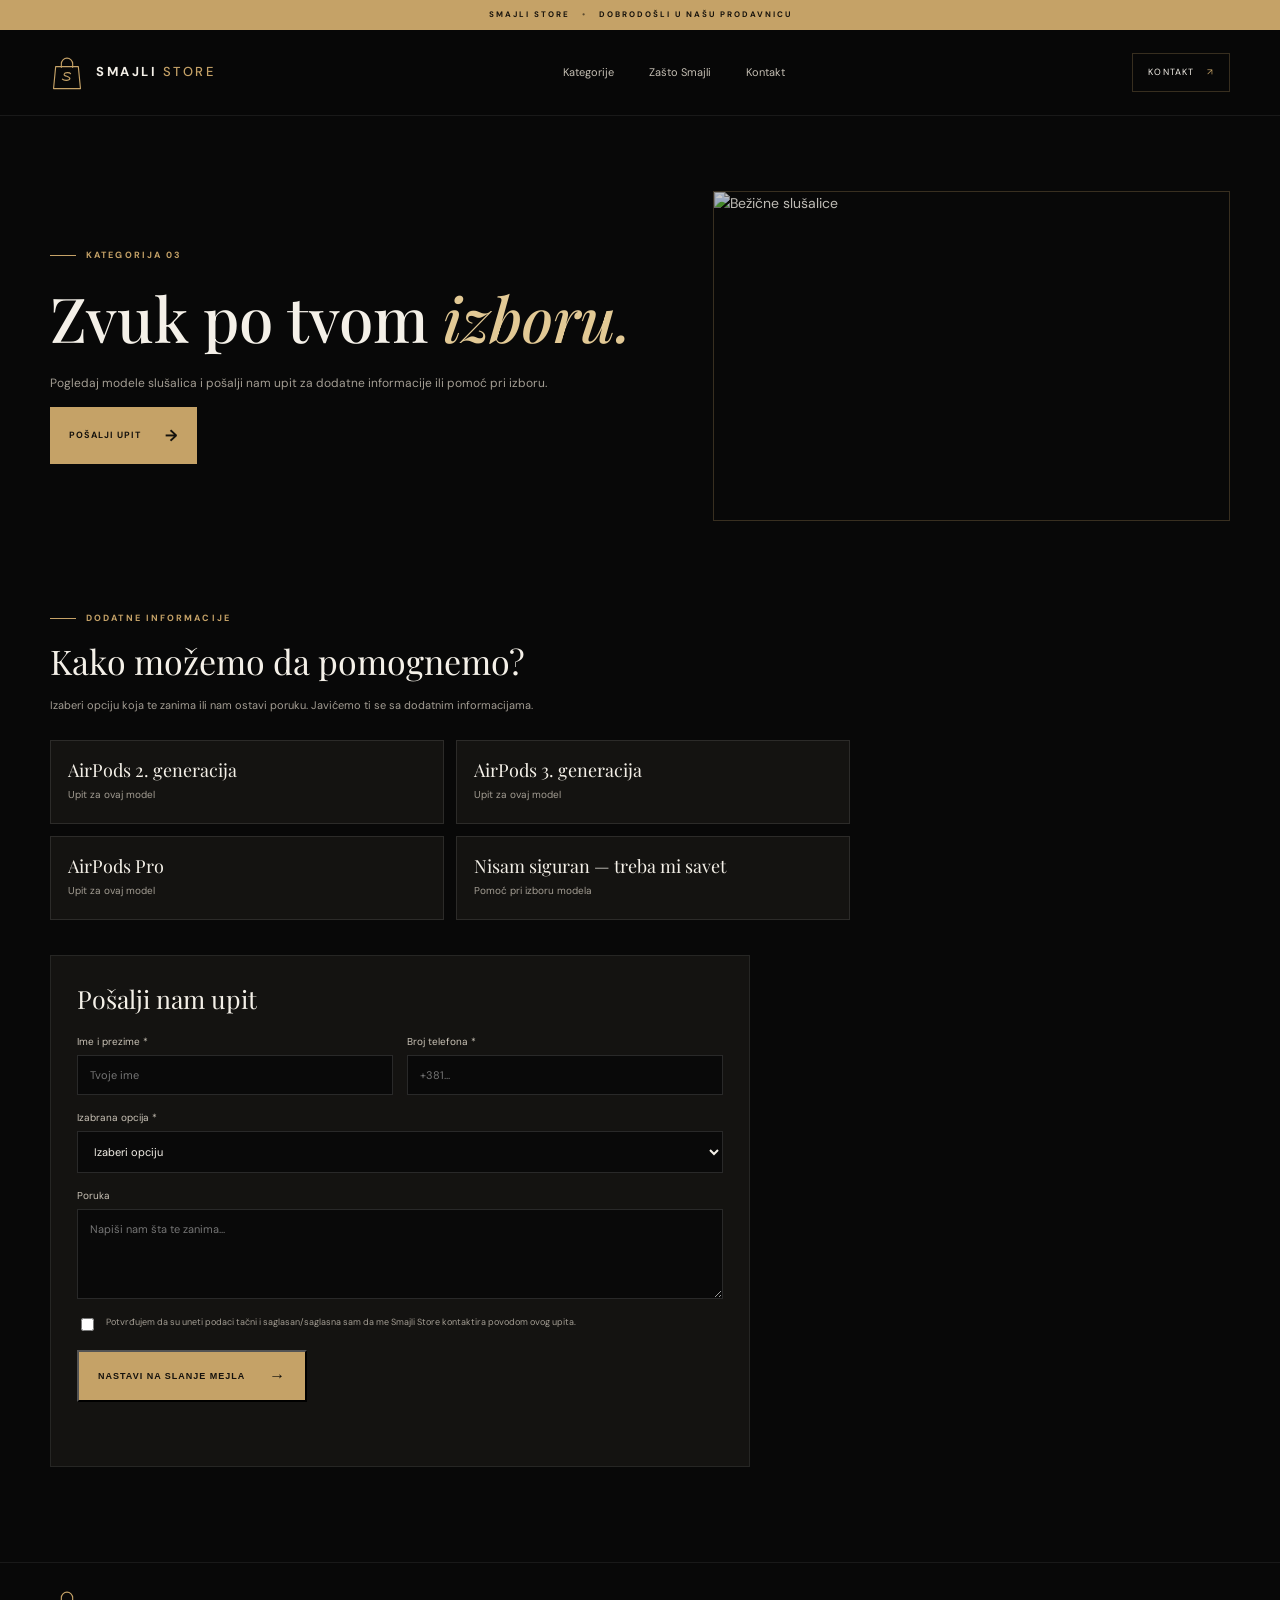
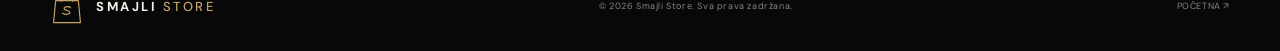
==== commit a892627a: "Add files via upload" ====
--- a/airpods.html
+++ b/airpods.html
@@ -1,22 +1,10 @@
-<!DOCTYPE html>
-<html lang="sr"><head><meta charset="UTF-8"><meta name="viewport" content="width=device-width, initial-scale=1.0">
-<title>AirPods slušalice | Smajli Store</title>
-<link rel="preconnect" href="https://fonts.googleapis.com"><link rel="preconnect" href="https://fonts.gstatic.com" crossorigin>
-<link href="https://fonts.googleapis.com/css2?family=DM+Sans:wght@400;500;600;700&family=Playfair+Display:wght@500;600;700&display=swap" rel="stylesheet">
-<link rel="stylesheet" href="style.css"><script src="script.js" defer></script></head>
-<body data-category-page="airpods">
-<div class="announcement">SMAJLI STORE <span>•</span> Jednostavno. Pažljivo. Sa stilom.</div>
-<header class="site-header"><a class="brand" href="index.html"><span class="brand-icon"><span>S</span></span><span class="brand-wordmark">SMAJLI <b>STORE</b></span></a>
-<button class="menu-toggle" id="menuToggle" aria-label="Otvori meni" aria-expanded="false"><i></i><i></i></button>
-<nav class="main-nav" id="mainNav"><a href="index.html#kategorije">Kategorije</a><a href="index.html#kako">Kako poručiti</a><a href="index.html#kontakt">Kontakt</a></nav><a class="header-cta" href="index.html#kontakt">Kontakt <span>↗</span></a></header>
-<main><section class="wrap detail-hero"><div><p class="eyebrow"><span></span> KATEGORIJA 02</p><h1>Zvuk po tvom <em>izboru.</em></h1><p>Pogledaj modele slušalica i pošalji nam upit za dodatne informacije ili pomoć pri izboru.</p><a class="btn btn-gold" href="#upit">Pošalji upit <span>→</span></a></div><div class="detail-photo"><img src="https://images.unsplash.com/photo-1608156639585-b3a032ef9689?auto=format&fit=crop&w=1200&q=85" alt="Bežične slušalice"></div></section>
-<section class="wrap detail-content"><p class="eyebrow"><span></span> DODATNE INFORMACIJE</p><h2>Kako možemo da pomognemo?</h2><p class="detail-intro">Izaberi opciju koja te zanima ili nam ostavi poruku. Javićemo ti se sa dodatnim informacijama.</p>
-<div class="variant-grid" id="variantGrid"></div>
-<form class="detail-form" id="detailForm"><h3 id="upit">Pošalji nam upit</h3><div class="form-grid">
-<div class="field"><label for="name">Ime i prezime *</label><input id="name" name="name" required autocomplete="name" placeholder="Tvoje ime"></div>
-<div class="field"><label for="phone">Broj telefona *</label><input id="phone" name="phone" required autocomplete="tel" placeholder="+381..."></div>
-<div class="field full"><label for="variantSelect">Izabrana opcija *</label><select id="variantSelect" name="variant" required><option value="">Izaberi opciju</option></select></div>
-<div class="field full"><label for="message">Poruka</label><textarea id="message" name="message" placeholder="Napiši nam šta te zanima..."></textarea></div></div>
-<label class="consent"><input type="checkbox" required><span>Potvrđujem da su uneti podaci tačni i saglasan/saglasna sam da me Smajli Store kontaktira povodom ovog upita.</span></label>
-<button class="btn btn-gold" type="submit">Nastavi na slanje mejla <span>→</span></button><p class="form-status" id="formStatus" aria-live="polite"></p></form></section></main>
-<footer class="site-footer"><div class="wrap footer-inner"><a class="brand" href="index.html"><span class="brand-icon"><span>S</span></span><span class="brand-wordmark">SMAJLI <b>STORE</b></span></a><p>© <span id="year"></span> Smajli Store. Sva prava zadržana.</p><a href="index.html">Početna ↗</a></div></footer></body></html>+<!DOCTYPE html><html lang="sr"><head><meta charset="UTF-8"><meta name="viewport" content="width=device-width, initial-scale=1.0"><title>AirPods slušalice | Smajli Store</title>
+<link rel="preconnect" href="https://fonts.googleapis.com"><link rel="preconnect" href="https://fonts.gstatic.com" crossorigin><link href="https://fonts.googleapis.com/css2?family=DM+Sans:wght@400;500;600;700&family=Playfair+Display:wght@500;600;700&display=swap" rel="stylesheet"><link rel="stylesheet" href="style.css"><script src="script.js" defer></script></head>
+<body data-category-page="airpods"><div class="topline"><span>SMAJLI STORE</span><i>•</i> DOBRODOŠLI U NAŠU PRODAVNICU</div>
+<header class="header"><a class="brand" href="index.html"><svg class="brand-bag" viewBox="0 0 48 52"><path d="M8 17h32l3 31H5l3-31Z"/><path d="M16 18v-5a8 8 0 0 1 16 0v5"/><path class="bag-s" d="M29 27c-1.2-2-8-2.2-9 .6-1.4 3 8.8 3 8 6.4-.8 3.2-8.4 3.2-10.5.7"/></svg><span class="brand-type">SMAJLI <b>STORE</b></span></a>
+<button class="menu-button" id="menuToggle" aria-label="Otvori meni" aria-expanded="false"><span></span><span></span></button><nav id="mainNav"><a href="index.html#kategorije">Kategorije</a><a href="index.html#prednosti">Zašto Smajli</a><a href="index.html#kontakt">Kontakt</a></nav><a class="header-link" href="index.html#kontakt">KONTAKT <span>↗</span></a></header>
+<main><section class="detail-hero shell"><div><div class="kicker"><span></span> KATEGORIJA 03</div><h1>Zvuk po tvom <em>izboru.</em></h1><p>Pogledaj modele slušalica i pošalji nam upit za dodatne informacije ili pomoć pri izboru.</p><a class="gold-button" href="#upit">POŠALJI UPIT <b>→</b></a></div><div class="detail-photo"><img src="https://images.unsplash.com/photo-1603351154351-5e2d0600bb77?auto=format&fit=crop&w=1300&q=85" alt="Bežične slušalice"></div></section>
+<section class="detail-content shell"><div class="kicker"><span></span> DODATNE INFORMACIJE</div><h2>Kako možemo da pomognemo?</h2><p class="detail-intro">Izaberi opciju koja te zanima ili nam ostavi poruku. Javićemo ti se sa dodatnim informacijama.</p><div class="variant-grid" id="variantGrid"></div>
+<form class="detail-form" id="detailForm"><h3 id="upit">Pošalji nam upit</h3><div class="form-grid"><div class="field"><label for="name">Ime i prezime *</label><input id="name" name="name" required autocomplete="name" placeholder="Tvoje ime"></div><div class="field"><label for="phone">Broj telefona *</label><input id="phone" name="phone" required autocomplete="tel" placeholder="+381..."></div><div class="field full"><label for="variantSelect">Izabrana opcija *</label><select id="variantSelect" name="variant" required><option value="">Izaberi opciju</option></select></div><div class="field full"><label for="message">Poruka</label><textarea id="message" name="message" placeholder="Napiši nam šta te zanima..."></textarea></div></div>
+<label class="consent"><input type="checkbox" required><span>Potvrđujem da su uneti podaci tačni i saglasan/saglasna sam da me Smajli Store kontaktira povodom ovog upita.</span></label><button class="gold-button" type="submit">NASTAVI NA SLANJE MEJLA <b>→</b></button><p class="form-status" id="formStatus" aria-live="polite"></p></form></section></main>
+<footer><div class="shell footer-row"><a class="brand" href="index.html"><svg class="brand-bag" viewBox="0 0 48 52"><path d="M8 17h32l3 31H5l3-31Z"/><path d="M16 18v-5a8 8 0 0 1 16 0v5"/><path class="bag-s" d="M29 27c-1.2-2-8-2.2-9 .6-1.4 3 8.8 3 8 6.4-.8 3.2-8.4 3.2-10.5.7"/></svg><span class="brand-type">SMAJLI <b>STORE</b></span></a><p>© <span id="year"></span> Smajli Store. Sva prava zadržana.</p><a href="index.html">POČETNA ↗</a></div></footer></body></html>
--- a/style.css
+++ b/style.css
@@ -1,11 +1,14 @@
- :root{--bg:#090909;--panel:#11110f;--panel2:#171613;--gold:#c9a45c;--gold-light:#e8d09a;--text:#f4f0e8;--muted:#a7a197;--line:rgba(201,164,92,.22);--serif:"Playfair Display",Georgia,serif;--sans:"DM Sans",Arial,sans-serif;--max:1160px}
-*{box-sizing:border-box}html{scroll-behavior:smooth;scroll-padding-top:90px}body{margin:0;background:var(--bg);color:var(--text);font-family:var(--sans);font-size:15px;line-height:1.65}a{color:inherit;text-decoration:none}img{display:block;max-width:100%}.wrap{width:min(var(--max),calc(100% - 48px));margin-inline:auto}.announcement{height:30px;display:flex;align-items:center;justify-content:center;gap:10px;background:#c6a15d;color:#111;font-size:10px;font-weight:700;letter-spacing:2px}.announcement span{opacity:.55}
-.site-header{height:84px;padding:0 max(24px,calc((100% - var(--max))/2));display:flex;align-items:center;justify-content:space-between;border-bottom:1px solid rgba(255,255,255,.07);background:rgba(9,9,9,.94);position:sticky;top:0;z-index:20;backdrop-filter:blur(14px)}.brand{display:inline-flex;align-items:center;gap:11px}.brand-icon{width:39px;height:39px;border:1px solid var(--gold);display:grid;place-items:center;transform:rotate(45deg);border-radius:9px}.brand-icon span{font-family:var(--serif);font-size:25px;color:var(--gold);transform:rotate(-45deg)}.brand-wordmark{font-size:13px;font-weight:700;letter-spacing:2px}.brand-wordmark b{color:var(--gold);font-weight:500}.main-nav{display:flex;gap:34px;color:#c4bfb5;font-size:12px}.main-nav a:hover,.text-link:hover{color:var(--gold-light)}.header-cta{font-size:11px;letter-spacing:.5px;border:1px solid var(--line);padding:11px 16px}.header-cta span{color:var(--gold);margin-left:9px}.menu-toggle{display:none}
-.hero{min-height:590px;display:grid;grid-template-columns:1fr 1fr;align-items:center;gap:60px;padding-block:70px}.eyebrow{font-size:9px;letter-spacing:2.5px;color:var(--gold);font-weight:700;margin:0 0 19px;display:flex;align-items:center;gap:10px}.eyebrow span{width:25px;height:1px;background:var(--gold)}h1,h2,h3,p{margin-top:0}.hero h1,.section-heading h2,.order-inner h2,.contact-inner h2,.detail-hero h1{font:500 clamp(44px,5.4vw,70px)/1.12 var(--serif);letter-spacing:-1.8px;margin:0 0 22px}.hero h1 em,h2 em,.detail-hero h1 em{color:var(--gold-light);font-weight:500}.hero-lead{max-width:460px;color:var(--muted);font-size:14px;line-height:1.9}.hero-actions{display:flex;align-items:center;gap:27px;margin-top:32px}.btn{display:inline-flex;align-items:center;justify-content:center;gap:22px;padding:15px 21px;font-size:11px;font-weight:700;letter-spacing:.6px;transition:.25s}.btn-gold{background:var(--gold);color:#111}.btn-gold:hover{background:var(--gold-light);transform:translateY(-2px)}.text-link{font-size:11px;color:#d0cbc1}.hero-note{display:flex;align-items:center;gap:12px;margin-top:58px;color:#77736b;font-size:10px;letter-spacing:.4px}.note-line{width:35px;height:1px;background:var(--gold)}.hero-art{height:420px;position:relative;display:grid;place-items:center}.art-glow{position:absolute;width:310px;height:310px;border-radius:50%;background:rgba(183,139,65,.12);filter:blur(70px)}.art-frame{position:relative;width:min(340px,80%);height:370px;border:1px solid rgba(201,164,92,.55);outline:1px solid rgba(201,164,92,.14);outline-offset:9px;background:linear-gradient(145deg,#1b1915,#0c0c0b 65%);display:flex;flex-direction:column;justify-content:space-between;padding:23px 25px;box-shadow:0 30px 80px #000}.art-top{display:flex;justify-content:space-between;color:#93866c;font-size:8px;letter-spacing:1.4px}.art-emblem{align-self:center;width:155px;height:155px;border:1px solid var(--gold);border-radius:50%;display:grid;place-items:center;box-shadow:0 0 0 10px rgba(201,164,92,.05),inset 0 0 35px rgba(201,164,92,.08)}.art-emblem span{font:100px/.9 var(--serif);color:var(--gold);text-shadow:0 0 25px rgba(201,164,92,.18)}.art-bottom{text-align:center;display:grid;gap:6px}.art-bottom strong{font-size:14px;letter-spacing:4px}.art-bottom small{font-size:8px;letter-spacing:3px;color:var(--gold)}.floating-tag{position:absolute;right:2%;bottom:40px;background:var(--gold);color:#17130c;padding:13px 17px;font-size:8px;line-height:1.7;letter-spacing:1.5px;transform:rotate(-5deg)}.floating-tag b{font-size:11px}
-.trust-strip{border-block:1px solid rgba(255,255,255,.07);background:#0d0d0c}.trust-inner{display:grid;grid-template-columns:repeat(3,1fr);padding-block:22px}.trust-inner div{display:flex;justify-content:center;align-items:center;gap:14px;border-right:1px solid rgba(255,255,255,.08)}.trust-inner div:last-child{border:0}.trust-inner b{font:20px var(--serif);color:var(--gold)}.trust-inner span{font-size:10px;color:#bdb7ad;letter-spacing:.5px}
-.section{padding-block:105px}.section-heading{display:flex;align-items:end;justify-content:space-between;gap:30px;margin-bottom:37px}.section-heading .eyebrow{margin-bottom:13px}.section-heading h2,.order-inner h2,.contact-inner h2{font-size:46px;margin:0}.section-heading>p{max-width:310px;color:var(--muted);font-size:12px;margin:0 0 6px}.category-grid{display:grid;grid-template-columns:repeat(3,1fr);gap:20px}.category-card{background:var(--panel);border:1px solid rgba(255,255,255,.07);transition:.3s;min-width:0}.category-card:hover{transform:translateY(-6px);border-color:var(--line)}.category-image{height:280px;position:relative;overflow:hidden;background:#181713}.category-image:after{content:"";position:absolute;inset:45% 0 0;background:linear-gradient(transparent,rgba(0,0,0,.45))}.category-image img{width:100%;height:100%;object-fit:cover;transition:transform .6s;filter:brightness(.78) saturate(.82)}.category-card:hover img{transform:scale(1.045)}.image-index{position:absolute;top:17px;left:17px;z-index:1;font-size:9px;letter-spacing:1.5px;color:#fff}.image-arrow{position:absolute;right:16px;bottom:15px;z-index:2;width:34px;height:34px;border:1px solid rgba(255,255,255,.55);display:grid;place-items:center}.category-info{display:flex;justify-content:space-between;align-items:center;padding:23px 22px 25px}.category-info small,.contact-card small{font-size:8px;letter-spacing:1.8px;color:var(--gold)}.category-info h3{font:24px var(--serif);margin:5px 0}.category-info p{font-size:10px;color:var(--muted);margin:0}.category-go{color:var(--gold);font-size:22px}.category-neutral img{filter:brightness(.48) saturate(.55)}.neutral-label{position:absolute;z-index:2;inset:0;display:grid;place-items:center;font:22px var(--serif);letter-spacing:5px;color:#eee2c7}
-.order-band{background:linear-gradient(100deg,#17140f,#100f0d);border-block:1px solid var(--line)}.order-inner{min-height:255px;display:flex;align-items:center;justify-content:space-between;gap:30px}.order-inner .eyebrow{margin-bottom:12px}.order-inner h2{font-size:42px;margin-bottom:10px}.order-inner p:not(.eyebrow){color:var(--muted);font-size:12px;margin:0}.btn-outline{border:1px solid var(--gold);color:var(--gold-light);white-space:nowrap}.btn-outline:hover{background:var(--gold);color:#111}.steps{display:grid;grid-template-columns:repeat(3,1fr);gap:35px}.steps article{border-top:1px solid var(--line);padding-top:21px}.steps article>b{font:26px var(--serif);color:var(--gold)}.steps h3{font:21px var(--serif);margin:15px 0 8px}.steps p{font-size:11px;color:var(--muted);max-width:270px}
-.contact-section{background:#11110f;border-top:1px solid rgba(255,255,255,.06);padding-block:80px}.contact-inner{display:flex;justify-content:space-between;align-items:center;gap:40px}.contact-inner h2{font-size:48px}.contact-inner>div>p:last-child{color:var(--muted);font-size:12px}.contact-card{width:min(390px,100%);padding:27px;background:#090909;border:1px solid var(--line);display:grid;gap:7px}.contact-card>a{font-size:13px}.contact-divider{height:1px;background:rgba(255,255,255,.09);margin:12px 0}.contact-card>a:hover{color:var(--gold)}.site-footer{border-top:1px solid rgba(255,255,255,.07)}.footer-inner{min-height:90px;display:flex;align-items:center;justify-content:space-between;gap:20px}.footer-inner p,.footer-inner>a:last-child{font-size:10px;color:#8d887f;margin:0}.footer-inner>a:last-child:hover{color:var(--gold)}
-/* category pages */.detail-hero{padding:80px 0 55px;display:grid;grid-template-columns:1fr .8fr;gap:55px;align-items:center}.detail-hero h1{font-size:clamp(42px,5vw,62px)}.detail-hero p:not(.eyebrow){color:var(--muted);font-size:13px;max-width:500px;line-height:1.9}.detail-photo{height:330px;overflow:hidden;border:1px solid var(--line);position:relative}.detail-photo img{width:100%;height:100%;object-fit:cover;filter:brightness(.78)}.detail-content{padding:35px 0 100px}.detail-content h2{font:34px var(--serif);margin-bottom:10px}.detail-intro{color:var(--muted);font-size:12px;max-width:650px;margin-bottom:28px}.variant-grid{display:grid;grid-template-columns:repeat(2,1fr);gap:12px;margin:25px 0 40px}.variant-card{background:var(--panel);border:1px solid rgba(255,255,255,.1);color:var(--text);padding:18px;text-align:left;cursor:pointer;font:inherit;transition:.2s}.variant-card:hover,.variant-card.selected{border-color:var(--gold);background:#191711}.variant-card strong{display:block;font:19px var(--serif);margin-bottom:5px}.variant-card small{color:var(--muted);font-size:10px}.detail-note{background:#17140f;border-left:2px solid var(--gold);padding:17px 19px;color:#c5bfb2;font-size:11px;line-height:1.8;margin:22px 0}.detail-form{max-width:700px;background:var(--panel);border:1px solid rgba(255,255,255,.08);padding:28px}.detail-form h3{font:26px var(--serif);margin:0 0 20px}.form-grid{display:grid;grid-template-columns:1fr 1fr;gap:15px}.field{display:grid;gap:6px}.field.full{grid-column:1/-1}.field label{font-size:10px;color:#c9c2b6}.field input,.field select,.field textarea{width:100%;background:#090909;border:1px solid rgba(255,255,255,.13);color:var(--text);padding:12px;font:12px var(--sans);outline:none}.field input:focus,.field select:focus,.field textarea:focus{border-color:var(--gold)}.field textarea{min-height:95px;resize:vertical}.consent{display:flex;gap:9px;align-items:flex-start;font-size:10px;color:var(--muted);margin:17px 0}.consent input{accent-color:var(--gold);margin-top:3px}.form-status{font-size:11px;color:var(--gold-light);margin:12px 0 0;min-height:18px}
-@media(max-width:800px){.site-header{height:72px}.main-nav{gap:17px}.header-cta{display:none}.hero{gap:25px;min-height:530px}.hero-art{height:350px}.art-frame{height:315px}.category-image{height:220px}.category-info{padding:18px}.category-info h3{font-size:21px}.section{padding-block:75px}.detail-hero{gap:28px}.detail-photo{height:280px}}
-@media(max-width:620px){.wrap{width:calc(100% - 36px)}.announcement{font-size:8px;letter-spacing:1.3px}.site-header{padding:0 18px}.menu-toggle{display:flex;flex-direction:column;gap:5px;background:none;border:0;padding:10px}.menu-toggle i{width:22px;height:1px;background:var(--gold)}.main-nav{display:none;position:absolute;top:71px;left:0;right:0;background:#10100e;padding:22px;flex-direction:column;gap:18px;border-bottom:1px solid var(--line)}.main-nav.open{display:flex}.hero{grid-template-columns:1fr;padding-block:60px 35px;gap:25px}.hero h1{font-size:49px}.hero-art{height:330px}.art-frame{height:285px;width:265px}.art-emblem{width:120px;height:120px}.art-emblem span{font-size:78px}.floating-tag{right:5%;bottom:20px}.trust-inner{padding-block:17px}.trust-inner div{gap:7px;flex-direction:column;text-align:center}.trust-inner b{font-size:17px}.trust-inner span{font-size:8px}.section-heading{display:block}.section-heading h2,.order-inner h2,.contact-inner h2{font-size:39px}.section-heading>p{margin-top:13px}.category-grid{grid-template-columns:1fr;gap:15px}.category-image{height:260px}.category-info{padding:20px}.order-inner{padding-block:45px;min-height:0;display:block}.order-inner .btn{margin-top:24px}.steps{grid-template-columns:1fr;gap:25px}.contact-inner{display:block}.contact-card{margin-top:28px}.footer-inner{padding-block:22px;flex-wrap:wrap}.footer-inner p{order:3;width:100%}.detail-hero{grid-template-columns:1fr;padding-top:55px;gap:24px}.detail-photo{height:240px}.detail-content{padding-bottom:70px}.variant-grid,.form-grid{grid-template-columns:1fr}.field.full{grid-column:auto}.detail-form{padding:20px}}
+ :root{--black:#080808;--deep:#0e0e0d;--panel:#141311;--gold:#c5a267;--gold2:#e2c995;--white:#f4f0e8;--muted:#a39d93;--line:rgba(197,162,103,.25);--serif:"Playfair Display",Georgia,serif;--sans:"DM Sans",Arial,sans-serif;--width:1180px}
+*{box-sizing:border-box}html{scroll-behavior:smooth;scroll-padding-top:100px}body{margin:0;background:var(--black);color:var(--white);font:14px/1.7 var(--sans)}a{color:inherit;text-decoration:none}img{display:block;width:100%}.shell{width:min(var(--width),calc(100% - 52px));margin:auto}.topline{height:30px;background:var(--gold);color:#17130c;display:flex;align-items:center;justify-content:center;gap:12px;font-size:8px;font-weight:700;letter-spacing:2px}.topline i{font-style:normal;opacity:.6}
+.header{height:86px;padding:0 max(26px,calc((100% - var(--width))/2));display:flex;align-items:center;justify-content:space-between;background:rgba(8,8,8,.96);border-bottom:1px solid rgba(255,255,255,.07);position:sticky;top:0;z-index:20;backdrop-filter:blur(12px)}.brand{display:flex;align-items:center;gap:12px}.brand-bag{width:34px;height:38px;fill:none;stroke:var(--gold);stroke-width:1.6;stroke-linecap:round;stroke-linejoin:round}.brand-bag .bag-s{stroke-width:1.7}.brand-type{font-size:13px;letter-spacing:2.5px;font-weight:700}.brand-type b{color:var(--gold);font-weight:500}.header nav{display:flex;gap:35px;color:#c3bdb2;font-size:11px}.header nav a:hover,.under-link:hover{color:var(--gold2)}.header-link{border:1px solid var(--line);padding:11px 15px;font-size:9px;letter-spacing:1.2px}.header-link span{color:var(--gold);margin-left:9px}.menu-button{display:none}
+.kicker{display:flex;align-items:center;gap:10px;color:var(--gold);font-size:9px;font-weight:700;letter-spacing:2.1px}.kicker>span{height:1px;width:26px;background:var(--gold)}
+.hero{min-height:620px;display:grid;grid-template-columns:.94fr 1.06fr;gap:62px;align-items:center;padding-top:60px;padding-bottom:72px}.hero-text h1{font:500 clamp(48px,5.4vw,72px)/1.12 var(--serif);letter-spacing:-1.8px;margin:23px 0}.hero-text h1 em,h2 em{color:var(--gold2);font-weight:500}.hero-text>p{max-width:450px;color:var(--muted);font-size:13px;line-height:2}.hero-buttons{display:flex;align-items:center;gap:27px;margin-top:31px}.gold-button{display:inline-flex;gap:24px;align-items:center;background:var(--gold);color:#15120d;padding:15px 19px;font-size:9px;font-weight:700;letter-spacing:1px;transition:.2s}.gold-button:hover{background:var(--gold2);transform:translateY(-2px)}.gold-button b{font-size:16px}.under-link{font-size:10px;color:#d0c9bd}.hero-foot{display:flex;align-items:center;gap:11px;margin-top:57px;color:#777168;font-size:8px;letter-spacing:1.3px}.tiny-rule{width:30px;height:1px;background:var(--gold)}
+.hero-visual{height:440px;position:relative;overflow:hidden;background:#191714;border:1px solid rgba(197,162,103,.35)}.hero-image{position:absolute;inset:0;background:linear-gradient(90deg,rgba(5,5,5,.16),rgba(5,5,5,.2)),url("https://images.unsplash.com/photo-1515886657613-9f3515b0c78f?auto=format&fit=crop&w=1400&q=85") center 38%/cover;filter:brightness(.53) saturate(.55)}.hero-shade{position:absolute;inset:0;background:linear-gradient(0deg,rgba(0,0,0,.65),transparent 55%),linear-gradient(90deg,rgba(0,0,0,.2),transparent)}.hero-stamp{position:absolute;left:50%;top:47%;transform:translate(-50%,-50%);width:190px;height:190px;border:1px solid rgba(226,201,149,.8);border-radius:50%;background:rgba(9,9,8,.56);display:flex;flex-direction:column;align-items:center;justify-content:center;gap:9px;box-shadow:0 0 0 11px rgba(226,201,149,.08),0 0 55px rgba(0,0,0,.5)}.hero-stamp svg{width:43px;height:47px;fill:none;stroke:var(--gold2);stroke-width:1.6;stroke-linecap:round;stroke-linejoin:round}.hero-stamp svg .bag-s{stroke-width:1.7}.hero-stamp span{text-align:center;font-size:11px;line-height:1.5;letter-spacing:3px}.hero-stamp span b{color:var(--gold2);font-weight:500}.visual-caption{position:absolute;bottom:17px;left:20px;right:20px;display:flex;justify-content:space-between;color:#d2c8b5;font-size:8px;letter-spacing:1.5px}
+.benefits{border-block:1px solid rgba(255,255,255,.07);background:#0d0d0c}.benefits-row{display:grid;grid-template-columns:repeat(3,1fr);padding:21px 0}.benefits-row>div{display:flex;justify-content:center;align-items:center;gap:14px;border-right:1px solid rgba(255,255,255,.08)}.benefits-row>div:last-child{border:0}.benefits-row b{font:22px var(--serif);color:var(--gold)}.benefits-row span{font-size:10px;color:#c4beb3}
+.categories{padding-top:105px;padding-bottom:110px}.section-head{display:flex;align-items:end;justify-content:space-between;gap:30px;margin-bottom:35px}.section-head h2,.statement h2,.contact h2{font:500 47px/1.15 var(--serif);margin:13px 0 0}.section-head>p{max-width:300px;color:var(--muted);font-size:11px;margin:0 0 6px}.category-list{display:grid;grid-template-columns:repeat(3,1fr);gap:19px}.category{background:var(--panel);border:1px solid rgba(255,255,255,.075);transition:.25s}.category:hover{transform:translateY(-5px);border-color:var(--line)}.category-photo{height:290px;position:relative;overflow:hidden;background:#181714}.category-photo:after{content:"";position:absolute;inset:40% 0 0;background:linear-gradient(transparent,rgba(0,0,0,.38))}.category-photo img{height:100%;object-fit:cover;filter:brightness(.78) saturate(.82);transition:transform .6s}.category:hover .category-photo img{transform:scale(1.045)}.photo-number{position:absolute;top:15px;left:16px;z-index:2;font-size:8px;letter-spacing:1.4px}.photo-action{position:absolute;right:15px;bottom:14px;z-index:2;width:34px;height:34px;border:1px solid rgba(255,255,255,.6);display:grid;place-items:center}.photo-word{position:absolute;z-index:2;left:50%;top:50%;transform:translate(-50%,-50%);font:500 24px var(--serif);letter-spacing:5px;color:#f2e8d2;text-shadow:0 2px 18px #000}.category-meta{display:flex;justify-content:space-between;align-items:center;padding:20px 20px 23px}.category-meta small{font-size:8px;letter-spacing:1.5px;color:var(--gold)}.category-meta h3{font:23px var(--serif);margin:5px 0}.category-meta p{font-size:10px;color:var(--muted);margin:0}.category-meta>b{font-size:20px;font-weight:400;color:var(--gold)}
+.statement{background:linear-gradient(100deg,#17140f,#100f0d);border-block:1px solid var(--line)}.statement-inner{min-height:275px;display:flex;align-items:center;justify-content:space-between;gap:30px}.statement h2{font-size:43px}.outline-button{border:1px solid var(--gold);padding:14px 18px;color:var(--gold2);font-size:9px;letter-spacing:1px;white-space:nowrap}.outline-button b{margin-left:18px}.outline-button:hover{background:var(--gold);color:#111}
+.contact{padding-top:85px;padding-bottom:85px;display:flex;align-items:center;justify-content:space-between;gap:40px}.contact h2{font-size:48px}.contact>div>p{color:var(--muted);font-size:11px;margin:14px 0 0}.contact-box{width:min(390px,100%);background:#12110f;border:1px solid var(--line);padding:25px;display:grid;gap:6px}.contact-box small{color:var(--gold);font-size:8px;letter-spacing:1.8px}.contact-box a{font-size:12px}.contact-box a:hover{color:var(--gold2)}.contact-box hr{border:0;border-top:1px solid rgba(255,255,255,.09);width:100%;margin:12px 0}
+footer{border-top:1px solid rgba(255,255,255,.07)}.footer-row{min-height:88px;display:flex;align-items:center;justify-content:space-between;gap:20px}.footer-row p,.footer-row>a:last-child{font-size:9px;color:#8c867c;margin:0;letter-spacing:.6px}
+.detail-hero{padding-top:75px;padding-bottom:55px;display:grid;grid-template-columns:1fr .85fr;gap:55px;align-items:center}.detail-hero h1{font:500 clamp(43px,5vw,62px)/1.15 var(--serif);margin:19px 0}.detail-hero h1 em{color:var(--gold2)}.detail-hero p:not(.kicker){max-width:500px;color:var(--muted);font-size:12px;line-height:1.9}.detail-photo{height:330px;overflow:hidden;border:1px solid var(--line)}.detail-photo img{height:100%;object-fit:cover;filter:brightness(.78)}.detail-content{padding:35px 0 95px}.detail-content h2{font:34px var(--serif);margin:12px 0}.detail-intro{font-size:11px;color:var(--muted);max-width:650px}.detail-note{max-width:800px;background:#17140f;border-left:2px solid var(--gold);padding:15px 18px;color:#c9c1b3;font-size:10px;line-height:1.8;margin:22px 0}.variant-grid{display:grid;grid-template-columns:repeat(2,1fr);gap:12px;max-width:800px;margin:25px 0 35px}.variant-card{background:var(--panel);border:1px solid rgba(255,255,255,.1);color:var(--white);padding:17px;text-align:left;cursor:pointer;font:inherit}.variant-card:hover,.variant-card.selected{border-color:var(--gold);background:#1b1812}.variant-card strong{display:block;font:18px var(--serif)}.variant-card small{color:var(--muted);font-size:10px}.detail-form{max-width:700px;background:var(--panel);border:1px solid rgba(255,255,255,.08);padding:26px}.detail-form h3{font:25px var(--serif);margin:0 0 18px}.form-grid{display:grid;grid-template-columns:1fr 1fr;gap:14px}.field{display:grid;gap:5px}.field.full{grid-column:1/-1}.field label{font-size:10px;color:#c9c2b6}.field input,.field select,.field textarea{width:100%;background:#090909;border:1px solid rgba(255,255,255,.13);color:var(--white);padding:12px;font:11px var(--sans)}.field textarea{min-height:90px;resize:vertical}.consent{display:flex;gap:9px;align-items:flex-start;font-size:9px;color:var(--muted);margin:16px 0}.consent input{accent-color:var(--gold);margin-top:3px}.form-status{font-size:10px;color:var(--gold2);min-height:18px}
+@media(max-width:850px){.header{height:76px}.header nav{gap:18px}.hero{gap:28px;min-height:540px}.hero-visual{height:380px}.category-photo{height:230px}.detail-hero{gap:28px}}
+@media(max-width:640px){.shell{width:calc(100% - 36px)}.topline{font-size:7px;letter-spacing:1.2px}.header{padding:0 18px}.menu-button{display:flex;flex-direction:column;gap:5px;background:none;border:0;padding:10px}.menu-button span{width:22px;height:1px;background:var(--gold)}.header nav{display:none;position:absolute;top:75px;left:0;right:0;padding:20px;background:#10100e;flex-direction:column;border-bottom:1px solid var(--line)}.header nav.open{display:flex}.header-link{display:none}.hero{grid-template-columns:1fr;padding-top:55px;padding-bottom:42px;gap:30px}.hero-text h1{font-size:49px}.hero-visual{height:330px}.hero-stamp{width:160px;height:160px}.benefits-row>div{flex-direction:column;gap:5px;text-align:center}.benefits-row span{font-size:8px}.categories{padding-top:75px;padding-bottom:75px}.section-head{display:block}.section-head h2,.statement h2{font-size:39px}.section-head>p{margin-top:12px}.category-list{grid-template-columns:1fr;gap:15px}.category-photo{height:260px}.statement-inner{padding:42px 0;min-height:0;display:block}.outline-button{display:inline-block;margin-top:23px}.contact{display:block;padding-top:65px;padding-bottom:65px}.contact h2{font-size:42px}.contact-box{margin-top:25px}.footer-row{padding:22px 0;flex-wrap:wrap}.footer-row p{order:3;width:100%}.detail-hero{grid-template-columns:1fr;padding-top:50px;gap:22px}.detail-photo{height:245px}.detail-content{padding-bottom:65px}.variant-grid,.form-grid{grid-template-columns:1fr}.field.full{grid-column:auto}.detail-form{padding:19px}}
